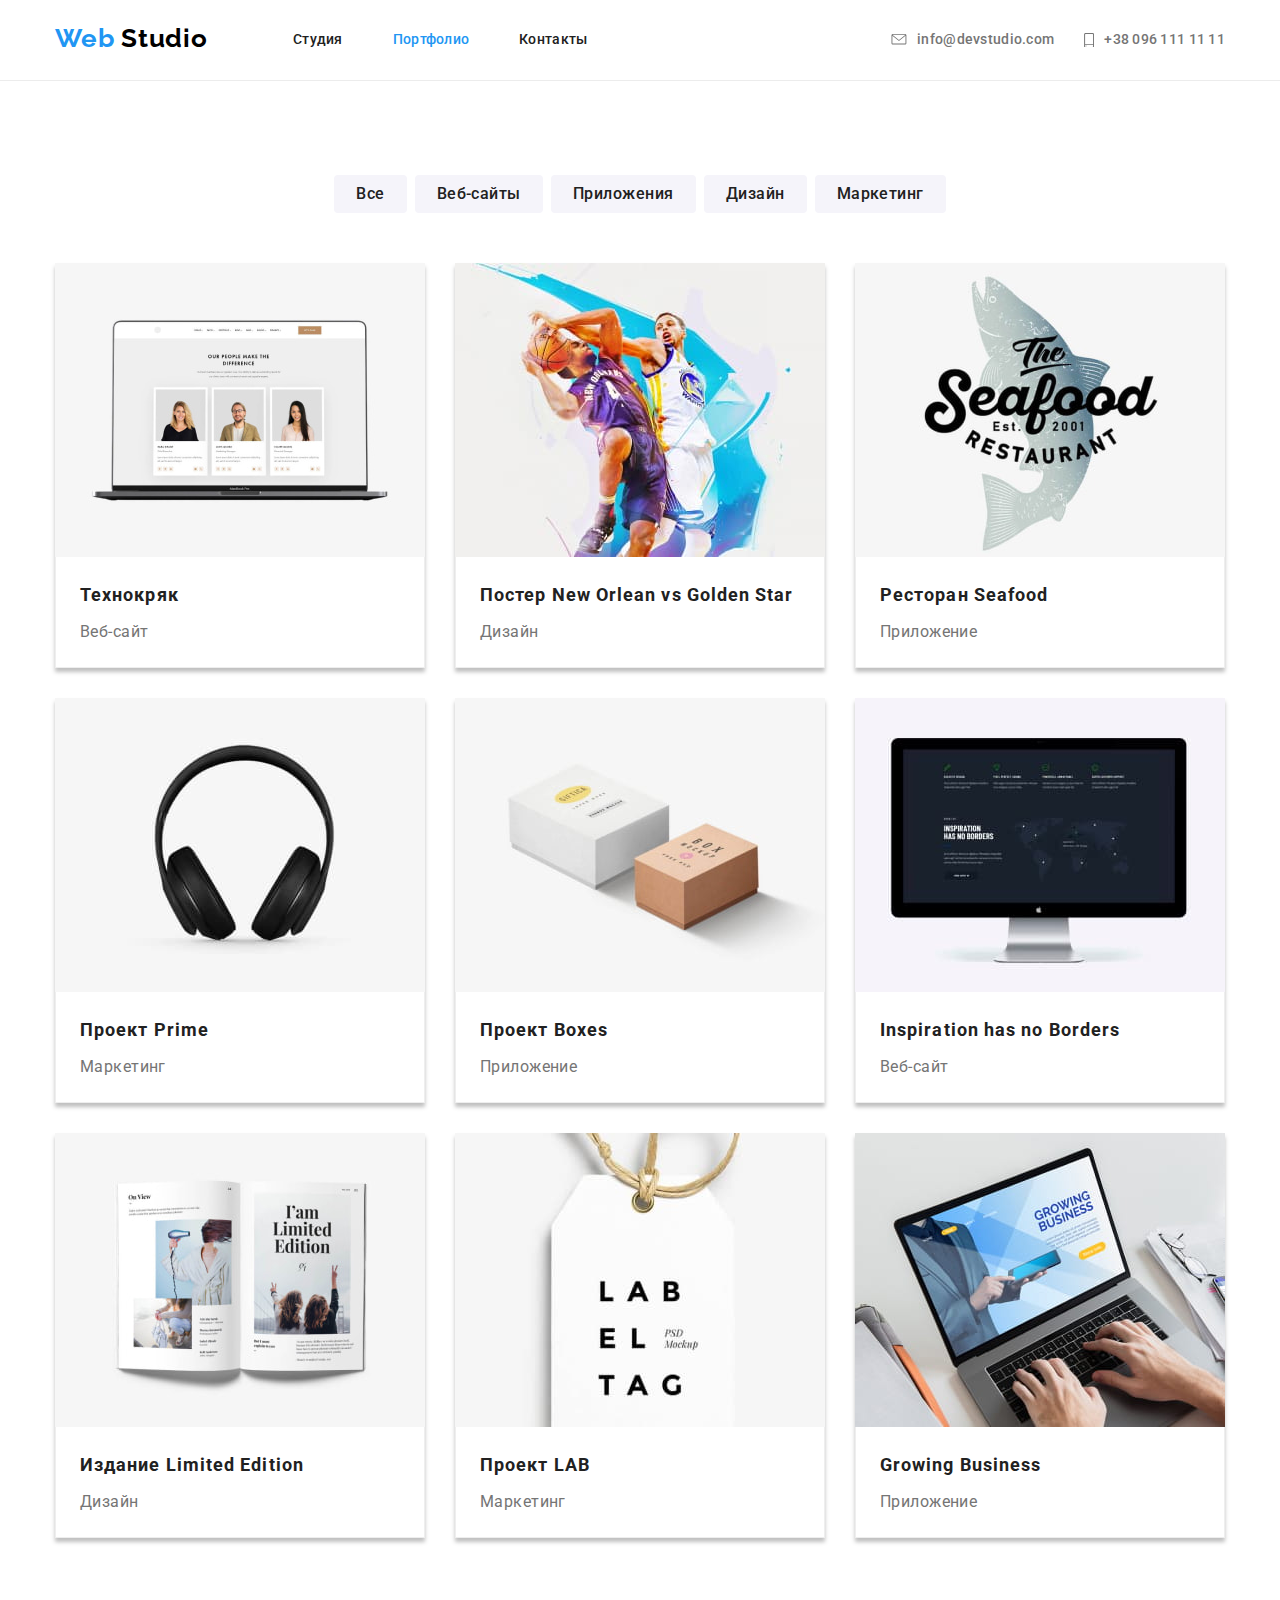
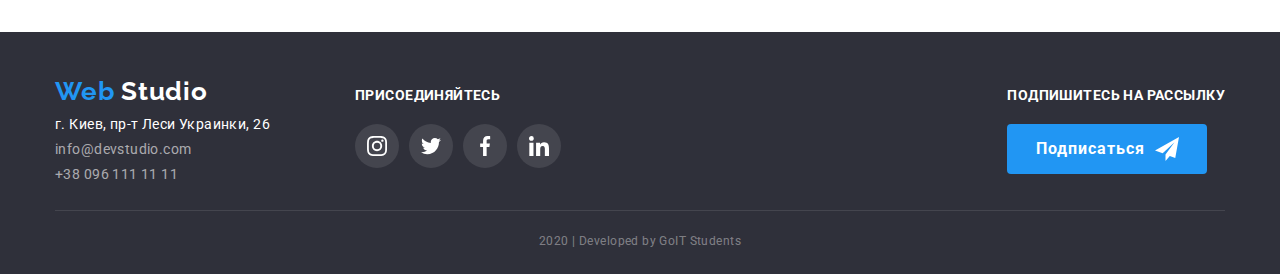
==== portfolio.html @ 9b477a86 "исправляет маржин в футере" ====
<!DOCTYPE html>
<html lang="ru">
  <head>
    <meta charset="UTF-8" />
    <meta name="viewport" content="width=device-width, initial-scale=1.0" />
    <title>Портфолио</title>
    <link
      href="https://fonts.googleapis.com/css2?family=Raleway:wght@700&family=Roboto:wght@400;500;700;900&display=swap"
      rel="stylesheet"
    />
    <link
      rel="stylesheet"
      href="https://cdnjs.cloudflare.com/ajax/libs/modern-normalize/0.6.0/modern-normalize.min.css"
    />
    <link rel="stylesheet" href="./css/styles.css" />
  </head>

  <body>
    <!-- Шапка страницы -->
    <header class="page-header">
      <div class="container">
        <nav class="site-nav">
          <a href="./index.html" class="logo site-nav__logo"
            >Web <span class="logo__text">Studio</span></a
          >
          <ul class="nav-list list">
            <li class="nav-list__item">
              <a href="./index.html" class="link nav-list__link">Студия</a>
            </li>
            <li class="nav-list__item">
              <a
                href="./portfolio.html"
                class="link nav-list__link nav-list__link_current"
                >Портфолио</a
              >
            </li>
            <li class="nav-list__item">
              <a href="" class="link nav-list__link">Контакты</a>
            </li>
          </ul>
        </nav>
        <ul class="contacts-list list">
          <li class="contacts-list__item">
            <a
              href="mailto:info@devstudio.com"
              class="contacts-list__link link"
              aria-label="Написать на электорнную почту info@devstudio.com"
              ><svg class="contacts-icon" width="16" height="11.2">
                <use href="./images/symbol-defs.svg#envelope"></use></svg
              >info@devstudio.com</a
            >
          </li>
          <li class="contacts-list__item">
            <a
              href="tel:+380961111111"
              class="contacts-list__link link"
              aria-label="Позвонить по номеру +380961111111"
              ><svg class="contacts-icon" width="10" height="14.94">
                <use href="./images/symbol-defs.svg#smartphone"></use>
              </svg>
              +38 096 111 11 11</a
            >
          </li>
        </ul>
      </div>
    </header>
    <main>
      <section class="section">
        <h1 class="section__title visually-hidden">Портфолио</h1>
        <div class="filter container">
          <button type="button" class="filter__item">Все</button>
          <button type="button" class="filter__item">Веб-сайты</button>
          <button type="button" class="filter__item">Приложения</button>
          <button type="button" class="filter__item">Дизайн</button>
          <button type="button" class="filter__item">Маркетинг</button>
        </div>

        <ul class="works list container">
          <li class="works-card">
            <a href="" class="works-card__link link">
              <img
                src="./images/projects/tehnokryak.jpg"
                alt="Страница сайта"
                width="370"
                height="294"
              />
              <div class="works-card__content">
                <h2 class="works-card__title title">Технокряк</h2>
                <p class="works-card__category">Веб-сайт</p>
              </div>
              <p class="works-card__desc visually-hidden">
                Технокряк это современная площадка распространения коронавируса.
                Компании используют эту платформу для цифрового шпионажа и атак
                на защищённые сервера конкурентов.
              </p>
            </a>
          </li>
          <li class="works-card">
            <a href="" class="link">
              <img
                src="./images/projects/new-orlean.jpg"
                alt="Постер с баскетболистами"
                width="370"
                height="294"
              />
              <div class="works-card__content">
                <h2 class="works-card__title title">
                  Постер New Orlean vs Golden Star
                </h2>
                <p class="works-card__category">Дизайн</p>
              </div>
              <p class="works-card__desc visually-hidden">
                Технокряк это современная площадка распространения коронавируса.
                Компании используют эту платформу для цифрового шпионажа и атак
                на защищённые сервера конкурентов.
              </p>
            </a>
          </li>
          <li class="works-card">
            <a href="" class="works-card__link link">
              <img
                src="./images/projects/seafood.jpg"
                alt="Логотип ресторана"
                width="370"
                height="294"
              />
              <div class="works-card__content">
                <h2 class="works-card__title title">Ресторан Seafood</h2>
                <p class="works-card__category">Приложение</p>
              </div>
              <p class="works-card__desc visually-hidden">
                Технокряк это современная площадка распространения коронавируса.
                Компании используют эту платформу для цифрового шпионажа и атак
                на защищённые сервера конкурентов.
              </p>
            </a>
          </li>
          <li class="works-card">
            <a href="" class="works-card__link link">
              <img
                src="./images/projects/prime.jpg"
                alt="Наушники"
                width="370"
                height="294"
              />
              <div class="works-card__content">
                <h2 class="works-card__title title">Проект Prime</h2>
                <p class="works-card__category">Маркетинг</p>
              </div>
              <p class="works-card__desc visually-hidden">
                Технокряк это современная площадка распространения коронавируса.
                Компании используют эту платформу для цифрового шпионажа и атак
                на защищённые сервера конкурентов.
              </p>
            </a>
          </li>
          <li class="works-card">
            <a href="" class="works-card__link link">
              <img
                src="./images/projects/boxes.jpg"
                alt="Коробки"
                width="370"
                height="294"
              />
              <div class="works-card__content">
                <h2 class="works-card__title title">Проект Boxes</h2>
                <p class="works-card__category">Приложение</p>
              </div>
              <p class="works-card__desc visually-hidden">
                Технокряк это современная площадка распространения коронавируса.
                Компании используют эту платформу для цифрового шпионажа и атак
                на защищённые сервера конкурентов.
              </p>
            </a>
          </li>
          <li class="works-card">
            <a href="" class="works-card__link link">
              <img
                src="./images/projects/inspiration.jpg"
                alt="Монитор"
                width="370"
                height="294"
              />
              <div class="works-card__content">
                <h2 class="works-card__title title">
                  Inspiration has no Borders
                </h2>
                <p class="works-card__category">Веб-сайт</p>
              </div>
              <p class="works-card__desc visually-hidden">
                Технокряк это современная площадка распространения коронавируса.
                Компании используют эту платформу для цифрового шпионажа и атак
                на защищённые сервера конкурентов.
              </p>
            </a>
          </li>
          <li class="works-card">
            <a href="" class="works-card__link link">
              <img
                src="./images/projects/limited-edition.jpg"
                alt="Журнал"
                width="370"
                height="294"
              />
              <div class="works-card__content">
                <h2 class="works-card__title title">Издание Limited Edition</h2>
                <p class="works-card__category">Дизайн</p>
              </div>
              <p class="works-card__desc visually-hidden">
                Технокряк это современная площадка распространения коронавируса.
                Компании используют эту платформу для цифрового шпионажа и атак
                на защищённые сервера конкурентов.
              </p>
            </a>
          </li>
          <li class="works-card">
            <a href="" class="works-card__link link">
              <img
                src="./images/projects/lab.jpg"
                alt="Бирка"
                width="370"
                height="294"
              />
              <div class="works-card__content">
                <h2 class="works-card__title title">Проект LAB</h2>
                <p class="works-card__category">Маркетинг</p>
              </div>
              <p class="works-card__desc visually-hidden">
                Технокряк это современная площадка распространения коронавируса.
                Компании используют эту платформу для цифрового шпионажа и атак
                на защищённые сервера конкурентов.
              </p>
            </a>
          </li>
          <li class="works-card">
            <a href="" class="works-card__link link">
              <img
                src="./images/projects/growing-business.jpg"
                alt="Ноутбук"
                width="370"
                height="294"
              />
              <div class="works-card__content">
                <h2 class="works-card__title title">Growing Business</h2>
                <p class="works-card__category">Приложение</p>
              </div>
              <p class="works-card__desc visually-hidden">
                Технокряк это современная площадка распространения коронавируса.
                Компании используют эту платформу для цифрового шпионажа и атак
                на защищённые сервера конкурентов.
              </p>
            </a>
          </li>
        </ul>
      </section>
    </main>
    <!-- Футер -->
    <footer class="footer">
      <div class="container footer-container">
        <address class="address-block">
          <a href="./index.html" class="logo"
            >Web <span class="logo__text_inverse">Studio</span></a
          >
          <p class="address">г. Киев, пр-т Леси Украинки, 26</p>
          <ul class="footer-contacts list">
            <li class="footer-contacts__item">
              <a
                href="mailto:info@devstudio.com"
                class="footer-contacts__link link"
                >info@devstudio.com</a
              >
            </li>
            <li class="footer-contacts__item">
              <a href="tel:+380961111111" class="footer-contacts__link link"
                >+38 096 111 11 11</a
              >
            </li>
          </ul>
        </address>
        <div class="socials-block">
          <!-- Призыв -->
          <b class="subscribe">присоединяйтесь</b>
          <ul class="socials list footer-socials">
            <li class="socials__item">
              <a
                href=""
                aria-label="ссылка на Instagram"
                class="socials__link link footer-socials__link"
                ><svg class="socials-icon" width="20" height="20">
                  <use href="./images/symbol-defs.svg#instagram"></use></svg
              ></a>
            </li>
            <li class="socials__item">
              <a
                href=""
                aria-label="ссылка на Twitter"
                class="socials__link link footer-socials__link"
                ><svg class="socials-icon" width="20" height="20">
                  <use href="./images/symbol-defs.svg#twitter"></use></svg
              ></a>
            </li>
            <li class="socials__item">
              <a
                href=""
                aria-label="ссылка на Facebook"
                class="socials__link link footer-socials__link"
                ><svg class="socials-icon" width="20" height="20">
                  <use href="./images/symbol-defs.svg#facebook"></use></svg
              ></a>
            </li>
            <li class="socials__item">
              <a
                href=""
                aria-label="ссылка на LinkedIn"
                class="socials__link link footer-socials__link"
                ><svg class="socials-icon" width="20" height="20">
                  <use href="./images/symbol-defs.svg#linkedin"></use></svg
              ></a>
            </li>
          </ul>
        </div>
        <div class="subscribe-block">
          <!-- Призыв -->
          <b class="subscribe">Подпишитесь на рассылку</b>
          <!-- Форма подписки (пока не размечаем) -->
          <button type="button" class="button subscribe__button">
            Подписаться
            <svg class="send-icon" width="24" height="24">
              <use href="./images/symbol-defs.svg#send"></use>
            </svg>
          </button>
        </div>
      </div>
      <p lang="en" class="copyright">2020 | Developed by GoIT Students</p>
    </footer>
  </body>
</html>
---- css/styles.css ----
/* Нормализация по задаче от ментора*/
html {
  box-sizing: border-box;
}

*,
*::before,
*::after {
  box-sizing: inherit;
}

img {
  display: block;
  max-width: 100%;
  height: auto;
}

p {
  margin-top: 0;
  margin-bottom: 0;
}

address {
  font-style: normal;
}

/* основной цвет текста #757575; */
/* цвет текста заголовков #212121; */
/* белый #ffffff; */
/* цвет для ховера - акцент#2196f3; */
/* вторичный цвет фона #f5f4fa; */
/* цвет фона футера #2F303A; */
/* вторичный цвет текста футера rgba(255, 255, 255, 0.6); */
/* дополнительный цвет фона элементов rgba(47, 48, 58, 0.8);*/

:root {
  --primary-text-color: #757575;
  --title-text-color: #212121;
  --accent-color: #2196f3;
  --primary-white-color: #ffffff;
  --secondary-bg-color: #f5f4fa;
  --footer-bg-color: #2f303a;
  --border-icon-color: #afb1b8;
}

body {
  margin: 0;
  background-color: var(--primary-white-color);
  color: var(--primary-text-color);

  font-family: Roboto, sans-serif;
  letter-spacing: 0.03em;
  font-size: 14px;
}

/* сбрасываю стили спискам, заголовкам и ссылкам*/
.list {
  padding: 0;
  margin: 0;
  list-style: none;
}

.link {
  text-decoration: none;
}

h1,
h2,
h3,
h4,
h5,
h6 {
  margin: 0;
  padding: 0;
}

/* Задаю параметры для спрятанных элементов*/
.visually-hidden {
  position: absolute;
  width: 1px;
  height: 1px;
  margin: -1px;
  border: 0;
  padding: 0;
  clip: rect(0 0 0 0);
  overflow: hidden;
}
/*Задаю всем заголовкам цвет*/
.title {
  color: var(--title-text-color);
}

/* Logo */
.logo {
  display: block;
  width: 153px;
  height: 31px;

  color: var(--accent-color);

  font-family: Raleway, sans-serif;
  font-weight: 700;
  font-size: 26px;
  letter-spacing: 0.03em;
  text-decoration: none;
}

.logo__text {
  color: #000000;
}

.logo__text_inverse {
  color: var(--primary-white-color);
}

/* Header */
.page-header {
  border-bottom: 1px solid #ececec;
}

.container {
  display: flex;
  width: 1200px;
  padding-left: 15px;
  padding-right: 15px;
  margin-left: auto;
  margin-right: auto;
}

.site-nav,
.nav-list,
.contacts-list {
  display: flex;
  align-items: center;
}

.site-nav__logo {
  margin-right: 85px;
}

.nav-list__item:not(:last-child) {
  margin-right: 50px;
}

.nav-list__link,
.contacts-list__link {
  display: block;
  padding-bottom: 32px;
  padding-top: 32px;

  font-weight: 500;
  font-size: 14px;
  line-height: 1.14;
  letter-spacing: 0.02em;
}

.nav-list__link {
  color: var(--title-text-color);
}

.nav-list__link:hover,
.nav-list__link:focus,
.contacts-list__link:hover,
.contacts-list__link:focus {
  color: var(--accent-color);
}

.nav-list__link_current {
  color: var(--accent-color);
}

.contacts-list {
  margin-left: auto;
}

.contacts-list__item:not(:last-child) {
  margin-right: 30px;
}

.contacts-list__link {
  display: flex;
  align-items: center;

  color: var(--primary-text-color);
}

.contacts-icon {
  margin-right: 10px;

  fill: currentColor;
}

/* Hero */
.hero {
  height: 600px;
  max-width: 1600px;
  margin-left: auto;
  margin-right: auto;
  padding-top: 200px;
  padding-bottom: 200px;

  background-color: var(--footer-bg-color);
  background-image: linear-gradient(
      rgba(47, 48, 58, 0.8),
      rgba(47, 48, 58, 0.8)
    ),
    url(../images/hero-bg.jpg);
  background-repeat: no-repeat;
  background-position: center;
}

.hero__title {
  width: 696px;
  height: 120px;
  margin-left: auto;
  margin-right: auto;
  margin-bottom: 30px;

  color: var(--primary-white-color);

  font-weight: 900;
  font-size: 44px;
  line-height: 1.36;
  text-align: center;
  letter-spacing: 0.06em;
  text-transform: uppercase;
}

.button {
  width: 200px;
  height: 50px;
  border: 0;
  border-radius: 4px;

  cursor: pointer;

  background-color: var(--accent-color);
  color: var(--primary-white-color);

  font-size: 16px;
  font-weight: 700;
  line-height: 1.87;
  text-align: center;
  letter-spacing: 0.06em;
}

.hero__button {
  display: block;
  margin-left: auto;
  margin-right: auto;
  padding-top: 10px;
  padding-bottom: 10px;
}

/* Секции основного контента*/
.section {
  padding-top: 94px;
  padding-bottom: 94px;
}

.list.container {
  justify-content: space-between;
}

/* Features - спрячем пока полностью заголовок секции */

.features-list__item {
  display: flex;
  flex-direction: column;
  width: 270px;
}

.features {
  padding-bottom: 0;
}

.features-list__title {
  margin-bottom: 10px;

  font-weight: 700;
  font-size: 14px;
  line-height: 1.14;
  text-transform: uppercase;
}

.features-list__text {
  font-size: 14px;
  line-height: 1.71;
}

/* Декорируем список Features иконками*/
.features-list__icon {
  margin-bottom: 30px;

  padding-top: 25px;
  padding-bottom: 25px;
  padding-left: 100px;
  padding-right: 100px;

  border-radius: 4px;

  background-color: var(--secondary-bg-color);
}

/* .features-list__item::before {
  content: "";
  height: 120px;
  border-radius: 4px;
  margin-bottom: 30px;

  background-color: var(--secondary-bg-color);
  background-repeat: no-repeat;
  background-position: center;
} */

/* .antenna::before {
  background-image: url(../images/svg-icons/antenna.svg);
}

.clock::before {
  background-image: url(../images/svg-icons/clock.svg);
}
.diagram::before {
  background-image: url(../images/svg-icons/diagram.svg);
}
.astronaut::before {
  background-image: url(../images/svg-icons/astronaut.svg);
} */

/* Benefits */

.section__title {
  margin-bottom: 50px;

  font-size: 36px;
  font-weight: 700;
  line-height: 1.17;
  text-align: center;
}

/* Позже сделаем эффект накладывания текста с фоном поверх картинки*/
.benefits-list__title {
  height: 70px;
  display: flex;
  align-items: center;
  justify-content: center;

  color: var(--primary-white-color);
  background-color: rgba(47, 48, 58, 0.8);

  font-size: 14px;
  line-height: 1.14;
  text-align: center;
  text-transform: uppercase;
}

/*Команда*/

.team {
  background-color: var(--secondary-bg-color);
}

.team-list__item {
  padding-bottom: 24px;
  border-bottom-left-radius: 4px;
  border-bottom-right-radius: 4px;

  background-color: var(--primary-white-color);
  box-shadow: 0px 4px 4px rgba(0, 0, 0, 0.25);
}

.photo {
  margin-bottom: 30px;
}

.name,
.pos {
  font-size: 16px;
  text-align: center;
}

.name {
  margin-bottom: 10px;
  font-weight: 500;
}

.pos {
  margin-top: 0;
  margin-bottom: 16px;
}

.socials__link {
  display: flex;
  align-items: center;
  justify-content: center;

  width: 44px;
  height: 44px;
  border-radius: 50%;

  color: var(--border-icon-color);
}

.socials__link:hover,
.socials__link:focus {
  color: var(--primary-white-color);
  background-color: var(--accent-color);
}

.socials {
  display: flex;
  justify-content: center;
}

.socials__item:not(:last-child) {
  margin-right: 10px;
}

/* Размечаем иконки соц-сетей */
.socials-icon {
  fill: currentColor;
}

/* Clients*/

.clients-list__link {
  display: flex;
  align-items: center;
  justify-content: center;

  width: 170px;
  height: 90px;

  border: 1px solid var(--border-icon-color);
  border-radius: 4px;

  color: var(--border-icon-color);
}

.clients-list__logo {
  fill: currentColor;
}

.clients-list__link:hover,
.clients-list__link:focus {
  color: var(--accent-color);
  border: 1px solid var(--accent-color);
}

/* Footer */

.footer {
  padding-top: 45px;

  background-color: var(--footer-bg-color);
}
.footer-container {
  align-items: baseline;

  margin-bottom: 28px;
}

.address-block {
  margin-right: 85px;
}

.subscribe-block {
  margin-left: auto;
}

.address {
  margin-top: 8px;
  margin-bottom: 9px;

  color: var(--primary-white-color);

  font-weight: 400;
}

.footer-contacts__link {
  color: rgba(255, 255, 255, 0.6);
}

.footer-contacts__item:not(:last-child) {
  margin-bottom: 9px;
}

.subscribe {
  display: block;
  margin-bottom: 20px;

  color: var(--primary-white-color);

  line-height: 1.14;
  text-transform: uppercase;
}

.footer-socials__link {
  color: var(--primary-white-color);
  background-color: rgba(255, 255, 255, 0.1);
}

.subscribe__button {
  display: flex;
  justify-content: center;
  align-items: center;
}

.send-icon {
  margin-left: 10px;
  fill: currentColor;
}

.copyright {
  width: 1170px;
  margin-right: auto;
  margin-left: auto;
  padding-top: 18px;
  padding-bottom: 21px;
  border-top: 1px solid rgba(255, 255, 255, 0.1);

  color: rgba(255, 255, 255, 0.4);

  font-size: 12px;
  line-height: 2;
  text-align: center;
}

/*Portfolio*/
.filter {
  margin-bottom: 50px;
  justify-content: center;
}

.filter__item {
  padding: 6px 22px;
  border: 0;
  border-radius: 4px;

  background-color: var(--secondary-bg-color);
  color: var(--title-text-color);

  font-family: Roboto, sans-serif;
  font-weight: 500;
  font-size: 16px;
  line-height: 1.62;
  letter-spacing: 0.03em;
  text-align: center;
}

.filter__item:hover,
.filter__item:focus {
  background-color: var(--accent-color);
  color: var(--primary-white-color);
  cursor: pointer;
}

.filter__item:not(:last-child) {
  margin-right: 8px;
}

/* Оформление списка карточек*/

.works {
  flex-wrap: wrap;
}

.works-card {
  box-shadow: 0px 4px 4px rgba(0, 0, 0, 0.25);
}

.works-card:nth-child(n + 4) {
  margin-top: 30px;
}

.works-card__content {
  padding-top: 20px;
  padding-bottom: 20px;
  padding-right: 24px;
  padding-left: 24px;

  border-bottom: 1px solid #eeeeee;
  border-left: 1px solid #eeeeee;
  border-right: 1px solid #eeeeee;
}

.works-card__title {
  margin-bottom: 4px;

  font-size: 18px;
  line-height: 2;
  letter-spacing: 0.06em;
}

.works-card__category {
  color: var(--primary-text-color);
  font-size: 16px;
  line-height: 1.87;
}

.works-card__desc {
  display: none;

  background-color: var(--accent-color);
  color: var(--primary-white-color);

  font-size: 18px;
  line-height: 1.56;
}
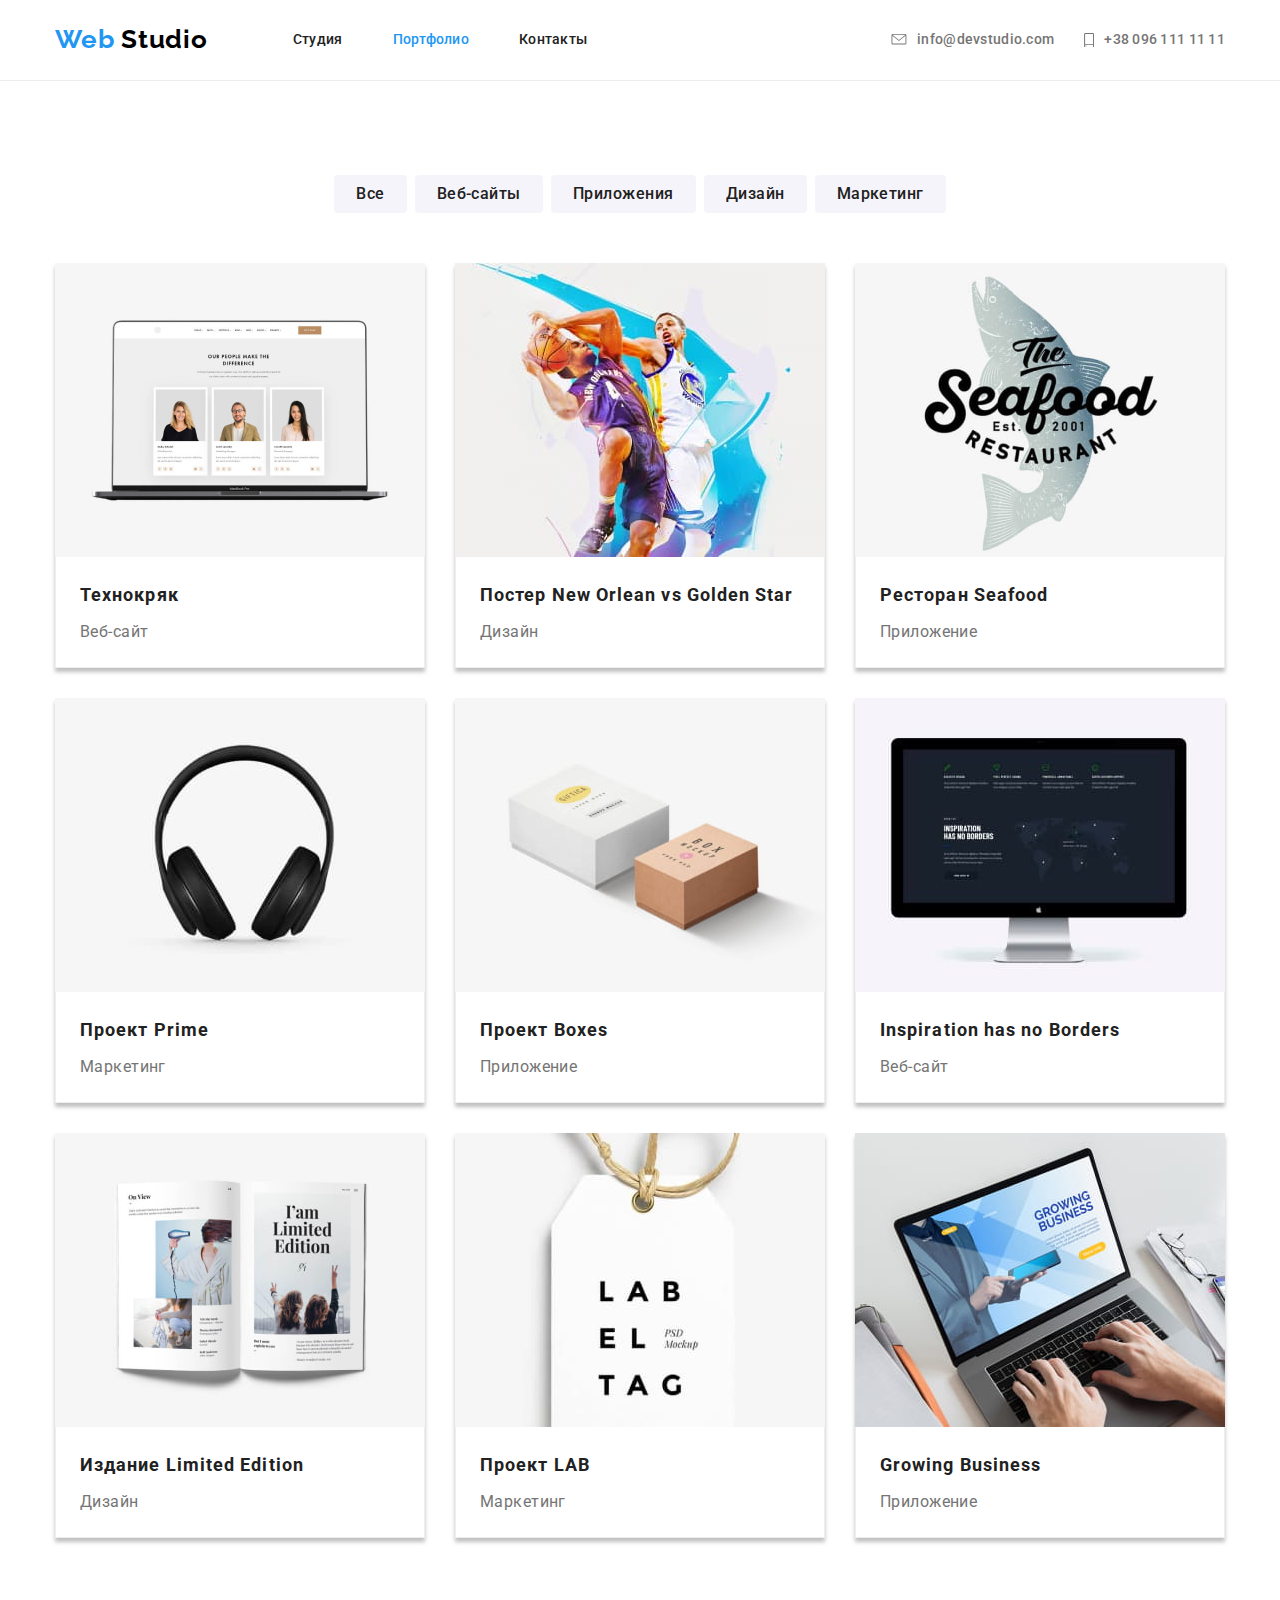
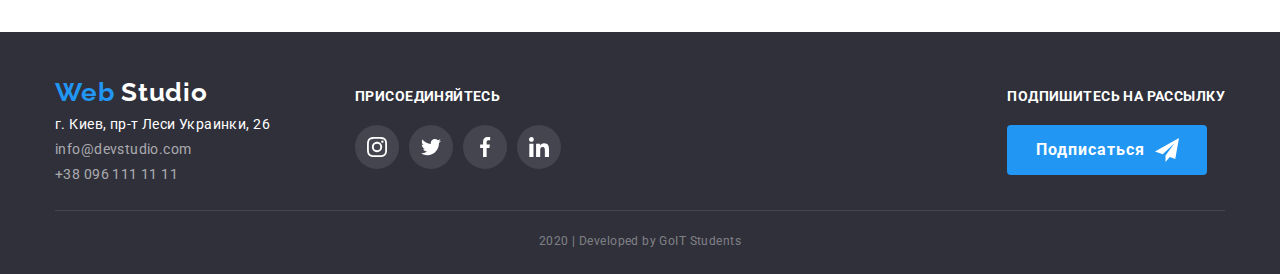
==== commit 485a9eb7: "оборачивает контент секций в див контейнер" ====
--- a/portfolio.html
+++ b/portfolio.html
@@ -18,7 +18,7 @@
   <body>
     <!-- Шапка страницы -->
     <header class="page-header">
-      <div class="container">
+      <div class="container page-header__container">
         <nav class="site-nav">
           <a href="./index.html" class="logo site-nav__logo"
             >Web <span class="logo__text">Studio</span></a
@@ -74,184 +74,188 @@
           <button type="button" class="filter__item">Дизайн</button>
           <button type="button" class="filter__item">Маркетинг</button>
         </div>
-
-        <ul class="works list container">
-          <li class="works-card">
-            <a href="" class="works-card__link link">
-              <img
-                src="./images/projects/tehnokryak.jpg"
-                alt="Страница сайта"
-                width="370"
-                height="294"
-              />
-              <div class="works-card__content">
-                <h2 class="works-card__title title">Технокряк</h2>
-                <p class="works-card__category">Веб-сайт</p>
-              </div>
-              <p class="works-card__desc visually-hidden">
-                Технокряк это современная площадка распространения коронавируса.
-                Компании используют эту платформу для цифрового шпионажа и атак
-                на защищённые сервера конкурентов.
-              </p>
-            </a>
-          </li>
-          <li class="works-card">
-            <a href="" class="link">
-              <img
-                src="./images/projects/new-orlean.jpg"
-                alt="Постер с баскетболистами"
-                width="370"
-                height="294"
-              />
-              <div class="works-card__content">
-                <h2 class="works-card__title title">
-                  Постер New Orlean vs Golden Star
-                </h2>
-                <p class="works-card__category">Дизайн</p>
-              </div>
-              <p class="works-card__desc visually-hidden">
-                Технокряк это современная площадка распространения коронавируса.
-                Компании используют эту платформу для цифрового шпионажа и атак
-                на защищённые сервера конкурентов.
-              </p>
-            </a>
-          </li>
-          <li class="works-card">
-            <a href="" class="works-card__link link">
-              <img
-                src="./images/projects/seafood.jpg"
-                alt="Логотип ресторана"
-                width="370"
-                height="294"
-              />
-              <div class="works-card__content">
-                <h2 class="works-card__title title">Ресторан Seafood</h2>
-                <p class="works-card__category">Приложение</p>
-              </div>
-              <p class="works-card__desc visually-hidden">
-                Технокряк это современная площадка распространения коронавируса.
-                Компании используют эту платформу для цифрового шпионажа и атак
-                на защищённые сервера конкурентов.
-              </p>
-            </a>
-          </li>
-          <li class="works-card">
-            <a href="" class="works-card__link link">
-              <img
-                src="./images/projects/prime.jpg"
-                alt="Наушники"
-                width="370"
-                height="294"
-              />
-              <div class="works-card__content">
-                <h2 class="works-card__title title">Проект Prime</h2>
-                <p class="works-card__category">Маркетинг</p>
-              </div>
-              <p class="works-card__desc visually-hidden">
-                Технокряк это современная площадка распространения коронавируса.
-                Компании используют эту платформу для цифрового шпионажа и атак
-                на защищённые сервера конкурентов.
-              </p>
-            </a>
-          </li>
-          <li class="works-card">
-            <a href="" class="works-card__link link">
-              <img
-                src="./images/projects/boxes.jpg"
-                alt="Коробки"
-                width="370"
-                height="294"
-              />
-              <div class="works-card__content">
-                <h2 class="works-card__title title">Проект Boxes</h2>
-                <p class="works-card__category">Приложение</p>
-              </div>
-              <p class="works-card__desc visually-hidden">
-                Технокряк это современная площадка распространения коронавируса.
-                Компании используют эту платформу для цифрового шпионажа и атак
-                на защищённые сервера конкурентов.
-              </p>
-            </a>
-          </li>
-          <li class="works-card">
-            <a href="" class="works-card__link link">
-              <img
-                src="./images/projects/inspiration.jpg"
-                alt="Монитор"
-                width="370"
-                height="294"
-              />
-              <div class="works-card__content">
-                <h2 class="works-card__title title">
-                  Inspiration has no Borders
-                </h2>
-                <p class="works-card__category">Веб-сайт</p>
-              </div>
-              <p class="works-card__desc visually-hidden">
-                Технокряк это современная площадка распространения коронавируса.
-                Компании используют эту платформу для цифрового шпионажа и атак
-                на защищённые сервера конкурентов.
-              </p>
-            </a>
-          </li>
-          <li class="works-card">
-            <a href="" class="works-card__link link">
-              <img
-                src="./images/projects/limited-edition.jpg"
-                alt="Журнал"
-                width="370"
-                height="294"
-              />
-              <div class="works-card__content">
-                <h2 class="works-card__title title">Издание Limited Edition</h2>
-                <p class="works-card__category">Дизайн</p>
-              </div>
-              <p class="works-card__desc visually-hidden">
-                Технокряк это современная площадка распространения коронавируса.
-                Компании используют эту платформу для цифрового шпионажа и атак
-                на защищённые сервера конкурентов.
-              </p>
-            </a>
-          </li>
-          <li class="works-card">
-            <a href="" class="works-card__link link">
-              <img
-                src="./images/projects/lab.jpg"
-                alt="Бирка"
-                width="370"
-                height="294"
-              />
-              <div class="works-card__content">
-                <h2 class="works-card__title title">Проект LAB</h2>
-                <p class="works-card__category">Маркетинг</p>
-              </div>
-              <p class="works-card__desc visually-hidden">
-                Технокряк это современная площадка распространения коронавируса.
-                Компании используют эту платформу для цифрового шпионажа и атак
-                на защищённые сервера конкурентов.
-              </p>
-            </a>
-          </li>
-          <li class="works-card">
-            <a href="" class="works-card__link link">
-              <img
-                src="./images/projects/growing-business.jpg"
-                alt="Ноутбук"
-                width="370"
-                height="294"
-              />
-              <div class="works-card__content">
-                <h2 class="works-card__title title">Growing Business</h2>
-                <p class="works-card__category">Приложение</p>
-              </div>
-              <p class="works-card__desc visually-hidden">
-                Технокряк это современная площадка распространения коронавируса.
-                Компании используют эту платформу для цифрового шпионажа и атак
-                на защищённые сервера конкурентов.
-              </p>
-            </a>
-          </li>
-        </ul>
+        <!-- Карточки работ -->
+        <div class="container">
+          <ul class="works list cards">
+            <li class="works-card">
+              <a href="" class="works-card__link link">
+                <img
+                  src="./images/projects/tehnokryak.jpg"
+                  alt="Страница сайта"
+                  width="370"
+                  height="294"
+                />
+                <div class="works-card__content">
+                  <h2 class="works-card__title title">Технокряк</h2>
+                  <p class="works-card__category">Веб-сайт</p>
+                </div>
+                <p class="works-card__desc visually-hidden">
+                  Технокряк это современная площадка распространения
+                  коронавируса. Компании используют эту платформу для цифрового
+                  шпионажа и атак на защищённые сервера конкурентов.
+                </p>
+              </a>
+            </li>
+            <li class="works-card">
+              <a href="" class="link">
+                <img
+                  src="./images/projects/new-orlean.jpg"
+                  alt="Постер с баскетболистами"
+                  width="370"
+                  height="294"
+                />
+                <div class="works-card__content">
+                  <h2 class="works-card__title title">
+                    Постер New Orlean vs Golden Star
+                  </h2>
+                  <p class="works-card__category">Дизайн</p>
+                </div>
+                <p class="works-card__desc visually-hidden">
+                  Технокряк это современная площадка распространения
+                  коронавируса. Компании используют эту платформу для цифрового
+                  шпионажа и атак на защищённые сервера конкурентов.
+                </p>
+              </a>
+            </li>
+            <li class="works-card">
+              <a href="" class="works-card__link link">
+                <img
+                  src="./images/projects/seafood.jpg"
+                  alt="Логотип ресторана"
+                  width="370"
+                  height="294"
+                />
+                <div class="works-card__content">
+                  <h2 class="works-card__title title">Ресторан Seafood</h2>
+                  <p class="works-card__category">Приложение</p>
+                </div>
+                <p class="works-card__desc visually-hidden">
+                  Технокряк это современная площадка распространения
+                  коронавируса. Компании используют эту платформу для цифрового
+                  шпионажа и атак на защищённые сервера конкурентов.
+                </p>
+              </a>
+            </li>
+            <li class="works-card">
+              <a href="" class="works-card__link link">
+                <img
+                  src="./images/projects/prime.jpg"
+                  alt="Наушники"
+                  width="370"
+                  height="294"
+                />
+                <div class="works-card__content">
+                  <h2 class="works-card__title title">Проект Prime</h2>
+                  <p class="works-card__category">Маркетинг</p>
+                </div>
+                <p class="works-card__desc visually-hidden">
+                  Технокряк это современная площадка распространения
+                  коронавируса. Компании используют эту платформу для цифрового
+                  шпионажа и атак на защищённые сервера конкурентов.
+                </p>
+              </a>
+            </li>
+            <li class="works-card">
+              <a href="" class="works-card__link link">
+                <img
+                  src="./images/projects/boxes.jpg"
+                  alt="Коробки"
+                  width="370"
+                  height="294"
+                />
+                <div class="works-card__content">
+                  <h2 class="works-card__title title">Проект Boxes</h2>
+                  <p class="works-card__category">Приложение</p>
+                </div>
+                <p class="works-card__desc visually-hidden">
+                  Технокряк это современная площадка распространения
+                  коронавируса. Компании используют эту платформу для цифрового
+                  шпионажа и атак на защищённые сервера конкурентов.
+                </p>
+              </a>
+            </li>
+            <li class="works-card">
+              <a href="" class="works-card__link link">
+                <img
+                  src="./images/projects/inspiration.jpg"
+                  alt="Монитор"
+                  width="370"
+                  height="294"
+                />
+                <div class="works-card__content">
+                  <h2 class="works-card__title title">
+                    Inspiration has no Borders
+                  </h2>
+                  <p class="works-card__category">Веб-сайт</p>
+                </div>
+                <p class="works-card__desc visually-hidden">
+                  Технокряк это современная площадка распространения
+                  коронавируса. Компании используют эту платформу для цифрового
+                  шпионажа и атак на защищённые сервера конкурентов.
+                </p>
+              </a>
+            </li>
+            <li class="works-card">
+              <a href="" class="works-card__link link">
+                <img
+                  src="./images/projects/limited-edition.jpg"
+                  alt="Журнал"
+                  width="370"
+                  height="294"
+                />
+                <div class="works-card__content">
+                  <h2 class="works-card__title title">
+                    Издание Limited Edition
+                  </h2>
+                  <p class="works-card__category">Дизайн</p>
+                </div>
+                <p class="works-card__desc visually-hidden">
+                  Технокряк это современная площадка распространения
+                  коронавируса. Компании используют эту платформу для цифрового
+                  шпионажа и атак на защищённые сервера конкурентов.
+                </p>
+              </a>
+            </li>
+            <li class="works-card">
+              <a href="" class="works-card__link link">
+                <img
+                  src="./images/projects/lab.jpg"
+                  alt="Бирка"
+                  width="370"
+                  height="294"
+                />
+                <div class="works-card__content">
+                  <h2 class="works-card__title title">Проект LAB</h2>
+                  <p class="works-card__category">Маркетинг</p>
+                </div>
+                <p class="works-card__desc visually-hidden">
+                  Технокряк это современная площадка распространения
+                  коронавируса. Компании используют эту платформу для цифрового
+                  шпионажа и атак на защищённые сервера конкурентов.
+                </p>
+              </a>
+            </li>
+            <li class="works-card">
+              <a href="" class="works-card__link link">
+                <img
+                  src="./images/projects/growing-business.jpg"
+                  alt="Ноутбук"
+                  width="370"
+                  height="294"
+                />
+                <div class="works-card__content">
+                  <h2 class="works-card__title title">Growing Business</h2>
+                  <p class="works-card__category">Приложение</p>
+                </div>
+                <p class="works-card__desc visually-hidden">
+                  Технокряк это современная площадка распространения
+                  коронавируса. Компании используют эту платформу для цифрового
+                  шпионажа и атак на защищённые сервера конкурентов.
+                </p>
+              </a>
+            </li>
+          </ul>
+        </div>
       </section>
     </main>
     <!-- Футер -->
--- a/css/styles.css
+++ b/css/styles.css
@@ -92,9 +92,7 @@
 
 /* Logo */
 .logo {
-  display: block;
-  width: 153px;
-  height: 31px;
+  display: inline-block;
 
   color: var(--accent-color);
 
@@ -102,6 +100,7 @@
   font-weight: 700;
   font-size: 26px;
   letter-spacing: 0.03em;
+  line-height: 1.2;
   text-decoration: none;
 }
 
@@ -119,13 +118,15 @@
 }
 
 .container {
-  display: flex;
   width: 1200px;
   padding-left: 15px;
   padding-right: 15px;
   margin-left: auto;
   margin-right: auto;
 }
+.page-header__container {
+  display: flex;
+}
 
 .site-nav,
 .nav-list,
@@ -144,7 +145,7 @@
 
 .nav-list__link,
 .contacts-list__link {
-  display: block;
+  display: inline-block;
   padding-bottom: 32px;
   padding-top: 32px;
 
@@ -258,7 +259,8 @@
   padding-bottom: 94px;
 }
 
-.list.container {
+.cards {
+  display: flex;
   justify-content: space-between;
 }
 
@@ -455,8 +457,8 @@
   background-color: var(--footer-bg-color);
 }
 .footer-container {
+  display: flex;
   align-items: baseline;
-
   margin-bottom: 28px;
 }
 
@@ -528,8 +530,9 @@
 
 /*Portfolio*/
 .filter {
+  display: flex;
+  justify-content: center;
   margin-bottom: 50px;
-  justify-content: center;
 }
 
 .filter__item {
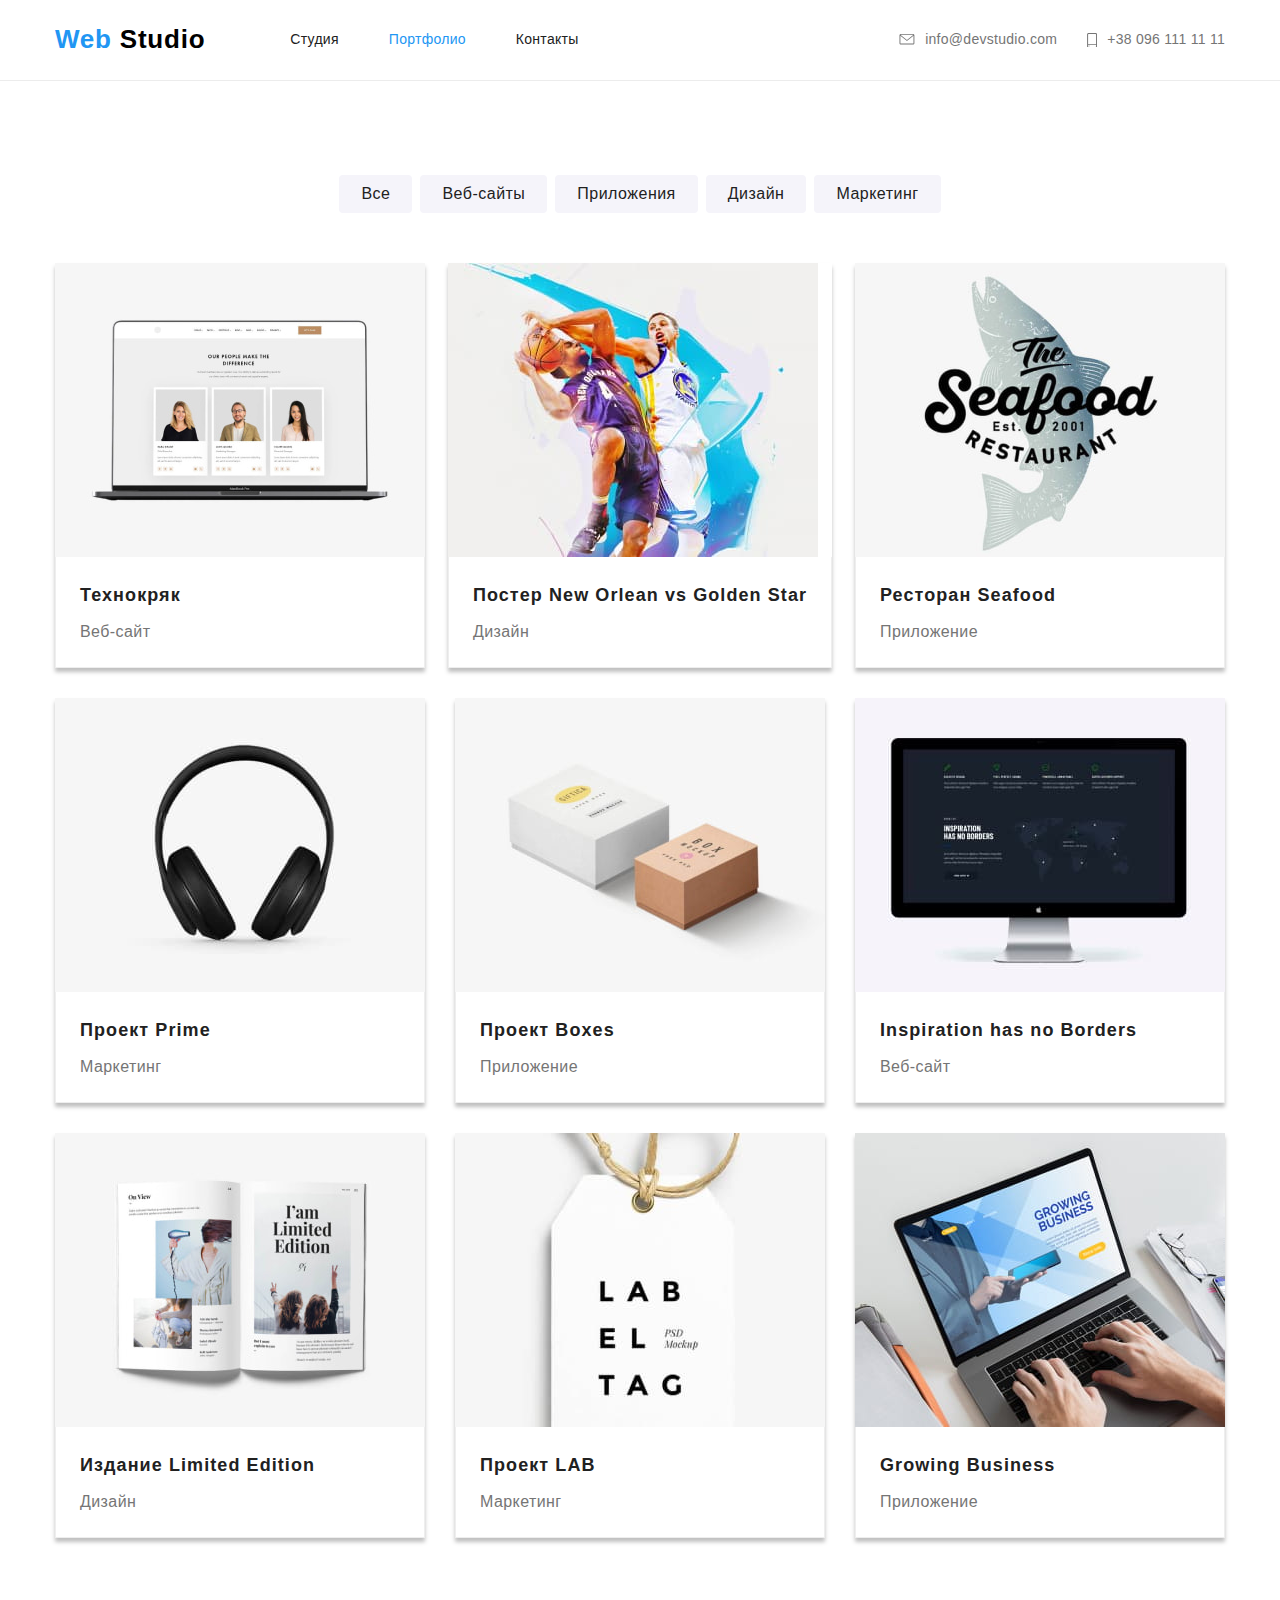
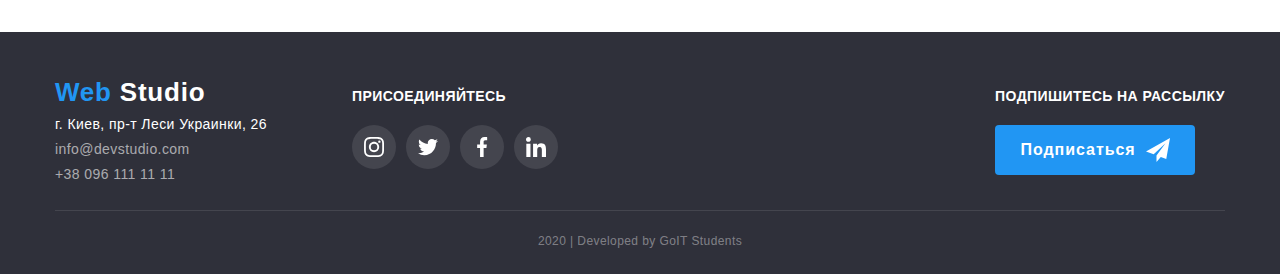
==== commit 3be2f724: "тест убирает шрифт и нормализацию" ====
--- a/portfolio.html
+++ b/portfolio.html
@@ -4,14 +4,7 @@
     <meta charset="UTF-8" />
     <meta name="viewport" content="width=device-width, initial-scale=1.0" />
     <title>Портфолио</title>
-    <link
-      href="https://fonts.googleapis.com/css2?family=Raleway:wght@700&family=Roboto:wght@400;500;700;900&display=swap"
-      rel="stylesheet"
-    />
-    <link
-      rel="stylesheet"
-      href="https://cdnjs.cloudflare.com/ajax/libs/modern-normalize/0.6.0/modern-normalize.min.css"
-    />
+
     <link rel="stylesheet" href="./css/styles.css" />
   </head>
 
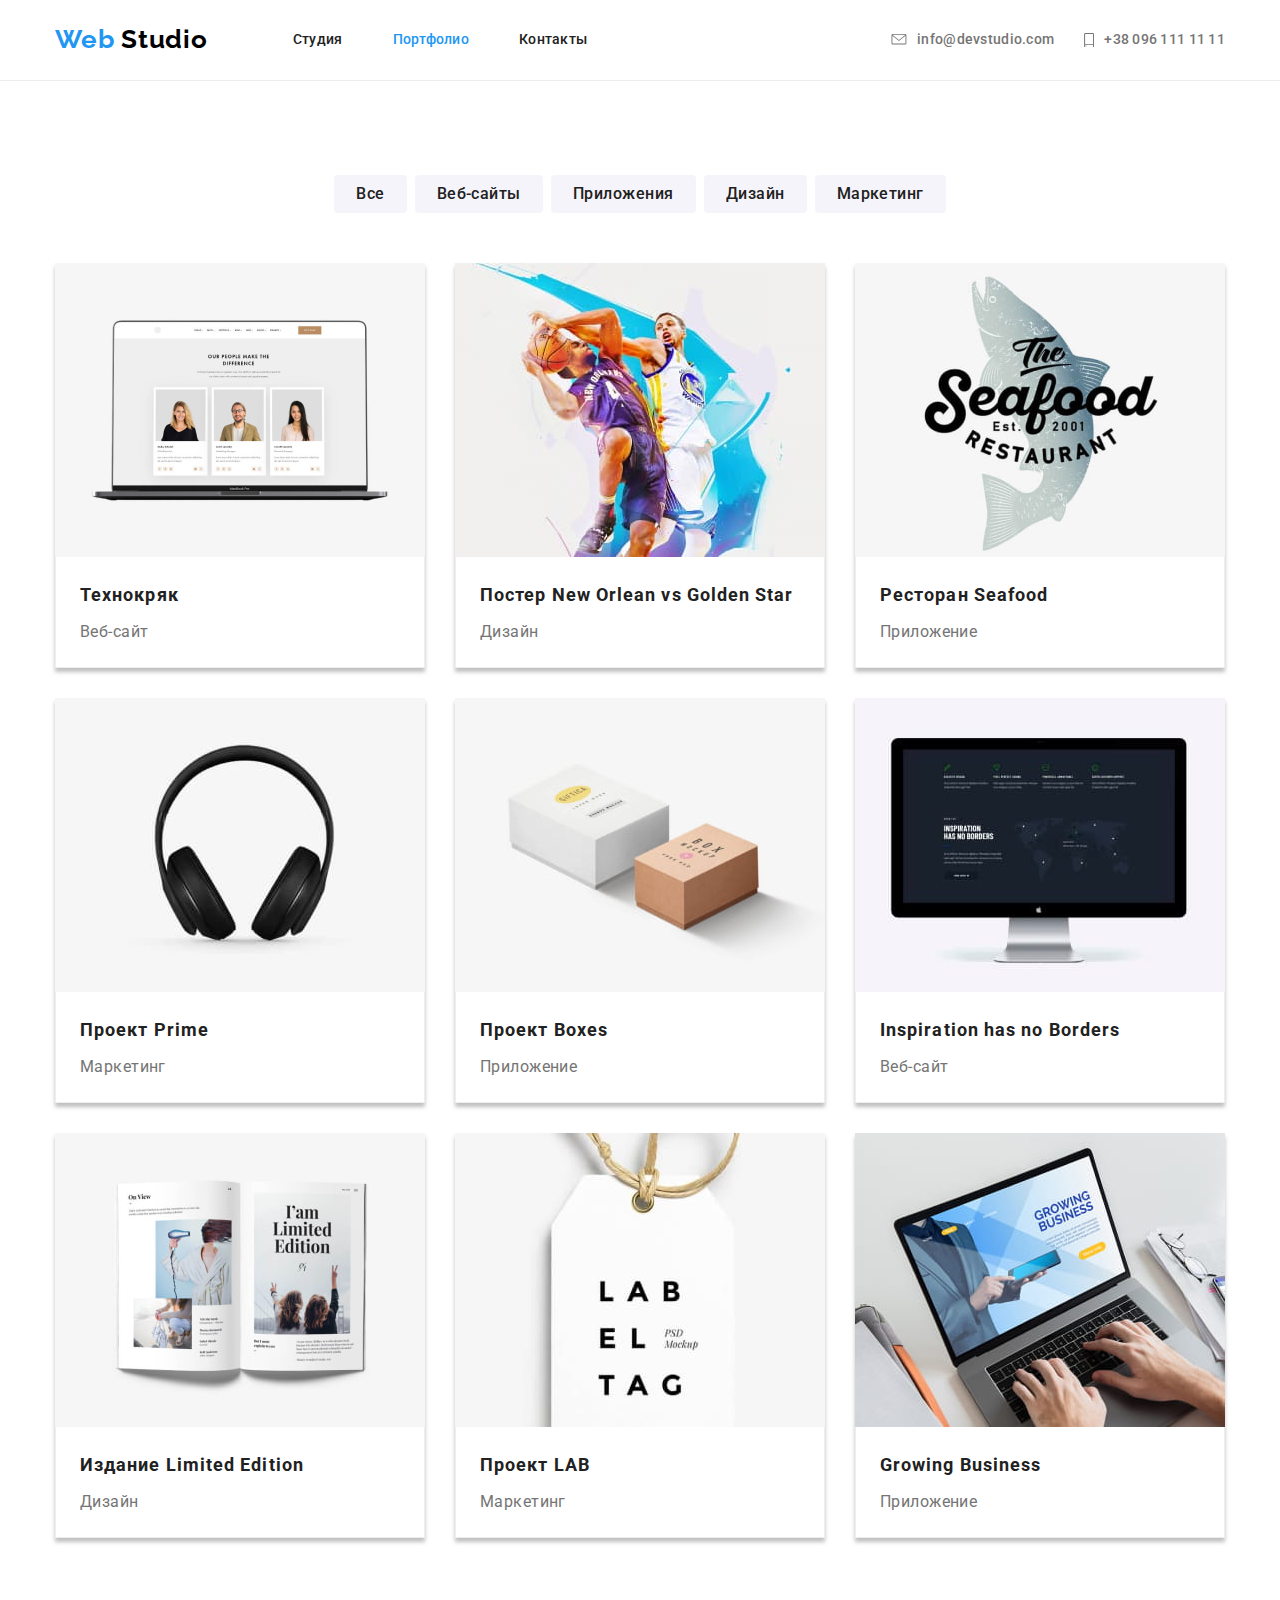
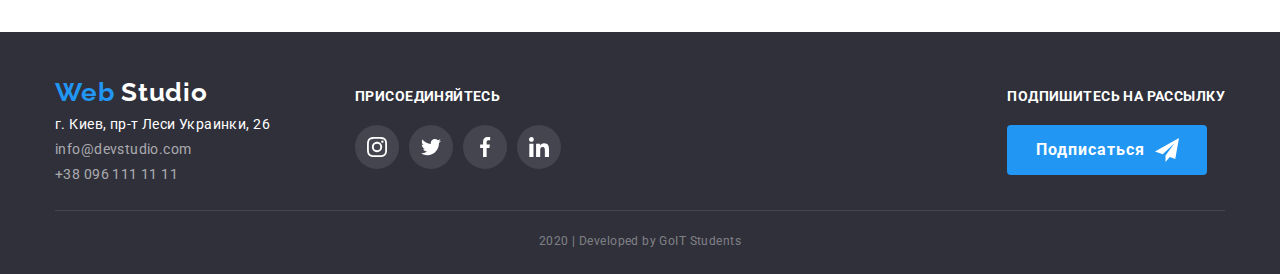
==== commit 5a6f9f9c: "возвращает нормализацию и шрифт" ====
--- a/portfolio.html
+++ b/portfolio.html
@@ -4,7 +4,14 @@
     <meta charset="UTF-8" />
     <meta name="viewport" content="width=device-width, initial-scale=1.0" />
     <title>Портфолио</title>
-
+    <link
+      href="https://fonts.googleapis.com/css2?family=Raleway:wght@700&family=Roboto:wght@400;500;700;900&display=swap"
+      rel="stylesheet"
+    />
+    <link
+      rel="stylesheet"
+      href="https://cdnjs.cloudflare.com/ajax/libs/modern-normalize/0.6.0/modern-normalize.min.css"
+    />
     <link rel="stylesheet" href="./css/styles.css" />
   </head>
 
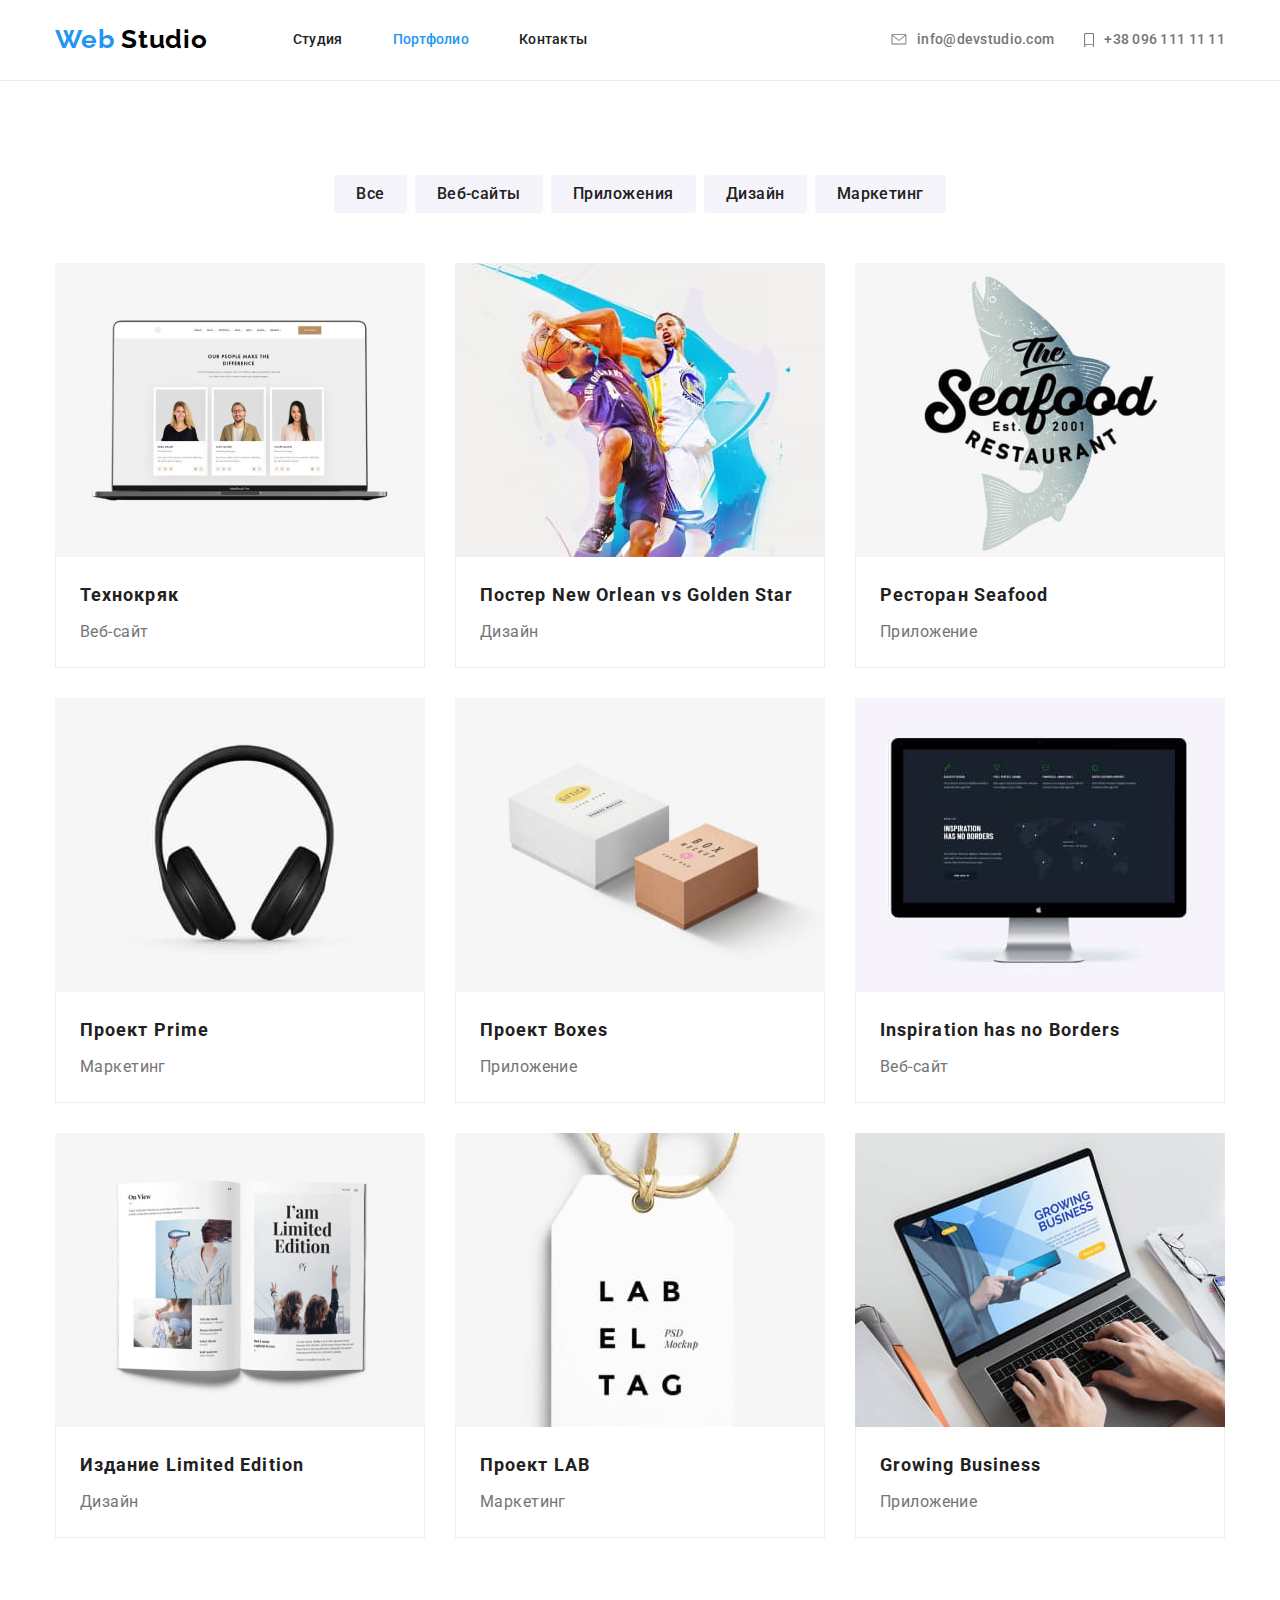
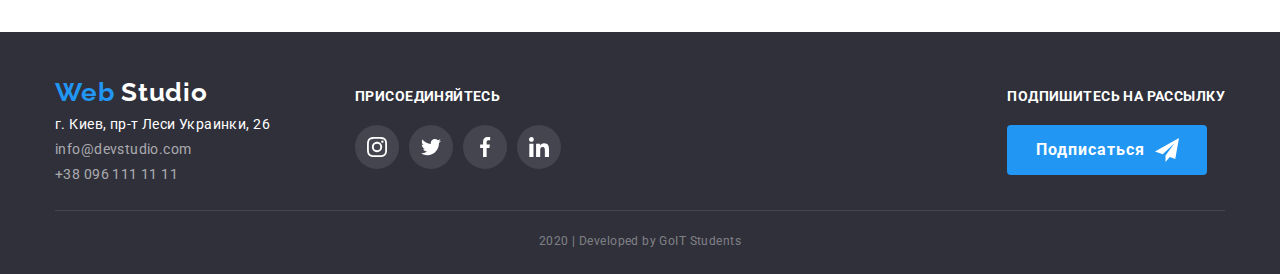
==== commit cd31efed: "обновляет тени и убирает бордер хэдера главной страницы" ====
--- a/portfolio.html
+++ b/portfolio.html
@@ -20,7 +20,7 @@
     <header class="page-header">
       <div class="container page-header__container">
         <nav class="site-nav">
-          <a href="./index.html" class="logo site-nav__logo"
+          <a href="./index.html" class="logo link site-nav__logo"
             >Web <span class="logo__text">Studio</span></a
           >
           <ul class="nav-list list">
@@ -97,7 +97,7 @@
               </a>
             </li>
             <li class="works-card">
-              <a href="" class="link">
+              <a href="" class="works-card__link link">
                 <img
                   src="./images/projects/new-orlean.jpg"
                   alt="Постер с баскетболистами"
@@ -260,82 +260,84 @@
     </main>
     <!-- Футер -->
     <footer class="footer">
-      <div class="container footer-container">
-        <address class="address-block">
-          <a href="./index.html" class="logo"
-            >Web <span class="logo__text_inverse">Studio</span></a
-          >
-          <p class="address">г. Киев, пр-т Леси Украинки, 26</p>
-          <ul class="footer-contacts list">
-            <li class="footer-contacts__item">
-              <a
-                href="mailto:info@devstudio.com"
-                class="footer-contacts__link link"
-                >info@devstudio.com</a
-              >
-            </li>
-            <li class="footer-contacts__item">
-              <a href="tel:+380961111111" class="footer-contacts__link link"
-                >+38 096 111 11 11</a
-              >
-            </li>
-          </ul>
-        </address>
-        <div class="socials-block">
-          <!-- Призыв -->
-          <b class="subscribe">присоединяйтесь</b>
-          <ul class="socials list footer-socials">
-            <li class="socials__item">
-              <a
-                href=""
-                aria-label="ссылка на Instagram"
-                class="socials__link link footer-socials__link"
-                ><svg class="socials-icon" width="20" height="20">
-                  <use href="./images/symbol-defs.svg#instagram"></use></svg
-              ></a>
-            </li>
-            <li class="socials__item">
-              <a
-                href=""
-                aria-label="ссылка на Twitter"
-                class="socials__link link footer-socials__link"
-                ><svg class="socials-icon" width="20" height="20">
-                  <use href="./images/symbol-defs.svg#twitter"></use></svg
-              ></a>
-            </li>
-            <li class="socials__item">
-              <a
-                href=""
-                aria-label="ссылка на Facebook"
-                class="socials__link link footer-socials__link"
-                ><svg class="socials-icon" width="20" height="20">
-                  <use href="./images/symbol-defs.svg#facebook"></use></svg
-              ></a>
-            </li>
-            <li class="socials__item">
-              <a
-                href=""
-                aria-label="ссылка на LinkedIn"
-                class="socials__link link footer-socials__link"
-                ><svg class="socials-icon" width="20" height="20">
-                  <use href="./images/symbol-defs.svg#linkedin"></use></svg
-              ></a>
-            </li>
-          </ul>
+      <div class="container">
+        <div class="footer-container">
+          <address class="address-block">
+            <a href="./index.html" class="logo link"
+              >Web <span class="logo__text_inverse">Studio</span></a
+            >
+            <p class="address">г. Киев, пр-т Леси Украинки, 26</p>
+            <ul class="footer-contacts list">
+              <li class="footer-contacts__item">
+                <a
+                  href="mailto:info@devstudio.com"
+                  class="footer-contacts__link link"
+                  >info@devstudio.com</a
+                >
+              </li>
+              <li class="footer-contacts__item">
+                <a href="tel:+380961111111" class="footer-contacts__link link"
+                  >+38 096 111 11 11</a
+                >
+              </li>
+            </ul>
+          </address>
+          <div class="socials-block">
+            <!-- Призыв -->
+            <b class="subscribe">присоединяйтесь</b>
+            <ul class="socials list footer-socials">
+              <li class="socials__item">
+                <a
+                  href=""
+                  aria-label="ссылка на Instagram"
+                  class="socials__link link footer-socials__link"
+                  ><svg class="socials-icon" width="20" height="20">
+                    <use href="./images/symbol-defs.svg#instagram"></use></svg
+                ></a>
+              </li>
+              <li class="socials__item">
+                <a
+                  href=""
+                  aria-label="ссылка на Twitter"
+                  class="socials__link link footer-socials__link"
+                  ><svg class="socials-icon" width="20" height="20">
+                    <use href="./images/symbol-defs.svg#twitter"></use></svg
+                ></a>
+              </li>
+              <li class="socials__item">
+                <a
+                  href=""
+                  aria-label="ссылка на Facebook"
+                  class="socials__link link footer-socials__link"
+                  ><svg class="socials-icon" width="20" height="20">
+                    <use href="./images/symbol-defs.svg#facebook"></use></svg
+                ></a>
+              </li>
+              <li class="socials__item">
+                <a
+                  href=""
+                  aria-label="ссылка на LinkedIn"
+                  class="socials__link link footer-socials__link"
+                  ><svg class="socials-icon" width="20" height="20">
+                    <use href="./images/symbol-defs.svg#linkedin"></use></svg
+                ></a>
+              </li>
+            </ul>
+          </div>
+          <div class="subscribe-block">
+            <!-- Призыв -->
+            <b class="subscribe">Подпишитесь на рассылку</b>
+            <!-- Форма подписки (пока не размечаем) -->
+            <button type="button" class="button subscribe__button">
+              Подписаться
+              <svg class="send-icon" width="24" height="24">
+                <use href="./images/symbol-defs.svg#send"></use>
+              </svg>
+            </button>
+          </div>
         </div>
-        <div class="subscribe-block">
-          <!-- Призыв -->
-          <b class="subscribe">Подпишитесь на рассылку</b>
-          <!-- Форма подписки (пока не размечаем) -->
-          <button type="button" class="button subscribe__button">
-            Подписаться
-            <svg class="send-icon" width="24" height="24">
-              <use href="./images/symbol-defs.svg#send"></use>
-            </svg>
-          </button>
-        </div>
+        <p lang="en" class="copyright">2020 | Developed by GoIT Students</p>
       </div>
-      <p lang="en" class="copyright">2020 | Developed by GoIT Students</p>
     </footer>
   </body>
 </html>
--- a/css/styles.css
+++ b/css/styles.css
@@ -61,6 +61,7 @@
 }
 
 .link {
+  display: inline-block;
   text-decoration: none;
 }
 
@@ -92,8 +93,6 @@
 
 /* Logo */
 .logo {
-  display: inline-block;
-
   color: var(--accent-color);
 
   font-family: Raleway, sans-serif;
@@ -101,7 +100,6 @@
   font-size: 26px;
   letter-spacing: 0.03em;
   line-height: 1.2;
-  text-decoration: none;
 }
 
 .logo__text {
@@ -116,7 +114,9 @@
 .page-header {
   border-bottom: 1px solid #ececec;
 }
-
+.page-header_main {
+  border-bottom: 1px solid transparent;
+}
 .container {
   width: 1200px;
   padding-left: 15px;
@@ -145,7 +145,6 @@
 
 .nav-list__link,
 .contacts-list__link {
-  display: inline-block;
   padding-bottom: 32px;
   padding-top: 32px;
 
@@ -249,8 +248,6 @@
   display: block;
   margin-left: auto;
   margin-right: auto;
-  padding-top: 10px;
-  padding-bottom: 10px;
 }
 
 /* Секции основного контента*/
@@ -368,7 +365,8 @@
   border-bottom-right-radius: 4px;
 
   background-color: var(--primary-white-color);
-  box-shadow: 0px 4px 4px rgba(0, 0, 0, 0.25);
+  box-shadow: 0px 2px 1px rgba(0, 0, 0, 0.2), 0px 1px 1px rgba(0, 0, 0, 0.14),
+    0px 1px 3px rgba(0, 0, 0, 0.12);
 }
 
 .photo {
@@ -459,7 +457,9 @@
 .footer-container {
   display: flex;
   align-items: baseline;
-  margin-bottom: 28px;
+  padding-bottom: 28px;
+
+  border-bottom: 1px solid rgba(255, 255, 255, 0.1);
 }
 
 .address-block {
@@ -514,12 +514,8 @@
 }
 
 .copyright {
-  width: 1170px;
-  margin-right: auto;
-  margin-left: auto;
   padding-top: 18px;
   padding-bottom: 21px;
-  border-top: 1px solid rgba(255, 255, 255, 0.1);
 
   color: rgba(255, 255, 255, 0.4);
 
@@ -556,6 +552,8 @@
   background-color: var(--accent-color);
   color: var(--primary-white-color);
   cursor: pointer;
+  box-shadow: 0px 2px 2px rgba(0, 0, 0, 0.12), 0px 1px 2px rgba(0, 0, 0, 0.08),
+    0px 3px 1px rgba(0, 0, 0, 0.1);
 }
 
 .filter__item:not(:last-child) {
@@ -568,8 +566,10 @@
   flex-wrap: wrap;
 }
 
-.works-card {
-  box-shadow: 0px 4px 4px rgba(0, 0, 0, 0.25);
+.works-card__link:hover,
+.works-card__link:focus {
+  box-shadow: 1px 4px 6px rgba(0, 0, 0, 0.16), 0px 4px 4px rgba(0, 0, 0, 0.06),
+    0px 1px 1px rgba(0, 0, 0, 0.12);
 }
 
 .works-card:nth-child(n + 4) {
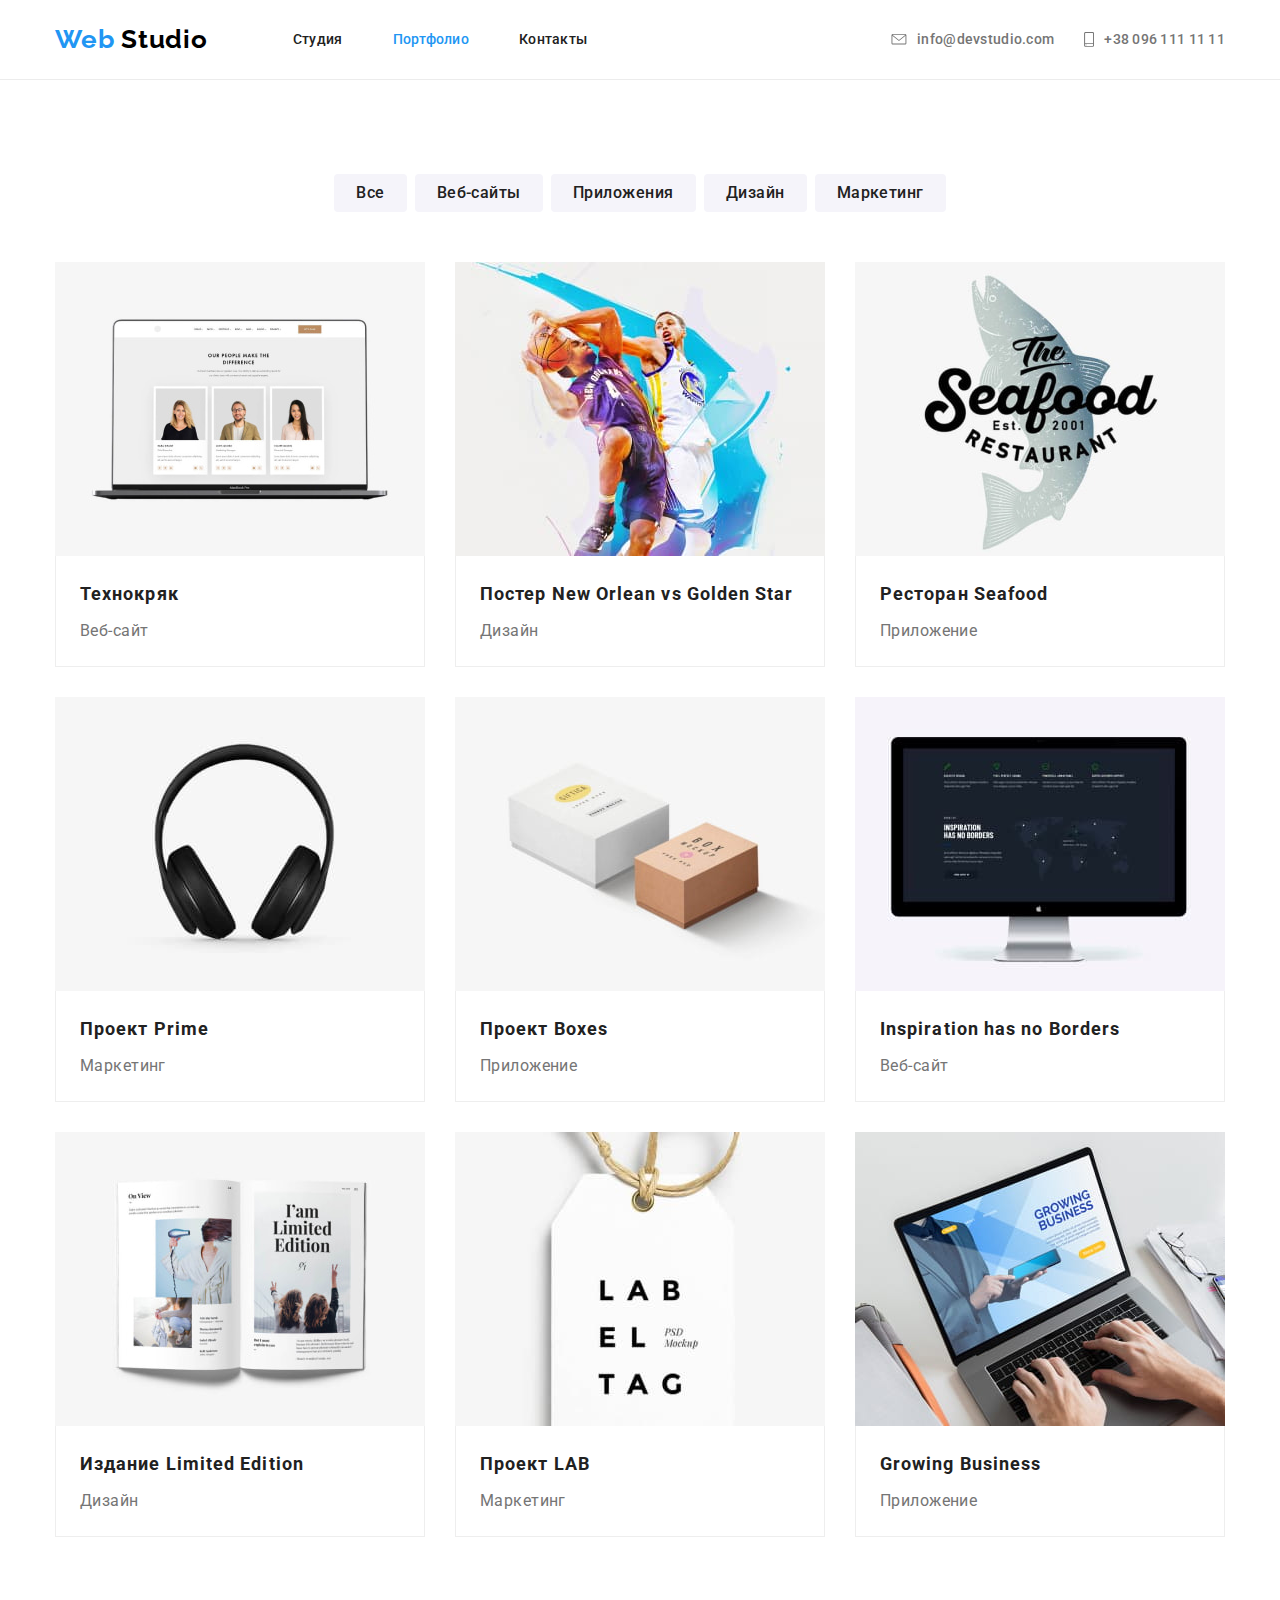
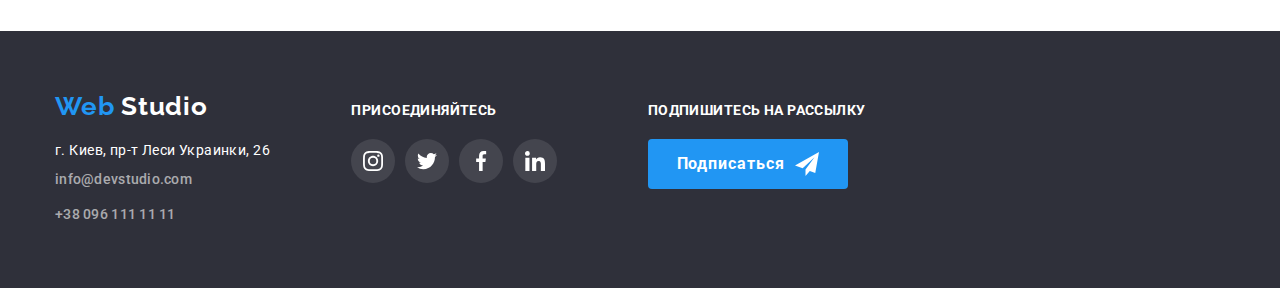
==== commit 3e155af5: "добавляет исправления в классы и стили" ====
--- a/portfolio.html
+++ b/portfolio.html
@@ -14,52 +14,58 @@
     />
     <link rel="stylesheet" href="./css/styles.css" />
   </head>
-
   <body>
     <!-- Шапка страницы -->
     <header class="page-header">
       <div class="container page-header__container">
-        <nav class="site-nav">
-          <a href="./index.html" class="logo link site-nav__logo"
-            >Web <span class="logo__text">Studio</span></a
-          >
-          <ul class="nav-list list">
+        <a href="./index.html" class="link logo nav__logo">
+          Web
+          <span class="logo__text">Studio</span>
+        </a>
+        <nav class="nav">
+          <ul class="list nav-list">
             <li class="nav-list__item">
-              <a href="./index.html" class="link nav-list__link">Студия</a>
+              <a href="./index.html" class="link nav__link">
+                Студия
+              </a>
             </li>
             <li class="nav-list__item">
               <a
                 href="./portfolio.html"
-                class="link nav-list__link nav-list__link_current"
-                >Портфолио</a
-              >
+                class="link nav__link nav__link_current"
+              >
+                Портфолио
+              </a>
             </li>
             <li class="nav-list__item">
-              <a href="" class="link nav-list__link">Контакты</a>
+              <a href="#" class="link nav__link">Контакты</a>
             </li>
           </ul>
         </nav>
-        <ul class="contacts-list list">
+        <ul class="list contacts-list">
           <li class="contacts-list__item">
             <a
               href="mailto:info@devstudio.com"
-              class="contacts-list__link link"
+              class="link contacts__link"
               aria-label="Написать на электорнную почту info@devstudio.com"
-              ><svg class="contacts-icon" width="16" height="11.2">
-                <use href="./images/symbol-defs.svg#envelope"></use></svg
-              >info@devstudio.com</a
             >
+              <svg class="contacts-icon" width="16" height="11.2">
+                <use href="./images/symbol-defs.svg#envelope"></use>
+              </svg>
+              info@devstudio.com
+            </a>
           </li>
           <li class="contacts-list__item">
             <a
               href="tel:+380961111111"
-              class="contacts-list__link link"
+              class="link contacts__link"
               aria-label="Позвонить по номеру +380961111111"
-              ><svg class="contacts-icon" width="10" height="14.94">
+            >
+              <svg class="contacts-icon" width="10" height="14.94">
                 <use href="./images/symbol-defs.svg#smartphone"></use>
               </svg>
-              +38 096 111 11 11</a
-            >
+              +38 096 111 11 11
+            </a>
           </li>
         </ul>
       </div>
@@ -78,7 +84,7 @@
         <div class="container">
           <ul class="works list cards">
             <li class="works-card">
-              <a href="" class="works-card__link link">
+              <a href="#" class="works-card__link link">
                 <img
                   src="./images/projects/tehnokryak.jpg"
                   alt="Страница сайта"
@@ -97,7 +103,7 @@
               </a>
             </li>
             <li class="works-card">
-              <a href="" class="works-card__link link">
+              <a href="#" class="works-card__link link">
                 <img
                   src="./images/projects/new-orlean.jpg"
                   alt="Постер с баскетболистами"
@@ -118,7 +124,7 @@
               </a>
             </li>
             <li class="works-card">
-              <a href="" class="works-card__link link">
+              <a href="#" class="works-card__link link">
                 <img
                   src="./images/projects/seafood.jpg"
                   alt="Логотип ресторана"
@@ -137,7 +143,7 @@
               </a>
             </li>
             <li class="works-card">
-              <a href="" class="works-card__link link">
+              <a href="#" class="works-card__link link">
                 <img
                   src="./images/projects/prime.jpg"
                   alt="Наушники"
@@ -156,7 +162,7 @@
               </a>
             </li>
             <li class="works-card">
-              <a href="" class="works-card__link link">
+              <a href="#" class="works-card__link link">
                 <img
                   src="./images/projects/boxes.jpg"
                   alt="Коробки"
@@ -175,7 +181,7 @@
               </a>
             </li>
             <li class="works-card">
-              <a href="" class="works-card__link link">
+              <a href="#" class="works-card__link link">
                 <img
                   src="./images/projects/inspiration.jpg"
                   alt="Монитор"
@@ -196,7 +202,7 @@
               </a>
             </li>
             <li class="works-card">
-              <a href="" class="works-card__link link">
+              <a href="#" class="works-card__link link">
                 <img
                   src="./images/projects/limited-edition.jpg"
                   alt="Журнал"
@@ -217,7 +223,7 @@
               </a>
             </li>
             <li class="works-card">
-              <a href="" class="works-card__link link">
+              <a href="#" class="works-card__link link">
                 <img
                   src="./images/projects/lab.jpg"
                   alt="Бирка"
@@ -236,7 +242,7 @@
               </a>
             </li>
             <li class="works-card">
-              <a href="" class="works-card__link link">
+              <a href="#" class="works-card__link link">
                 <img
                   src="./images/projects/growing-business.jpg"
                   alt="Ноутбук"
@@ -260,83 +266,99 @@
     </main>
     <!-- Футер -->
     <footer class="footer">
-      <div class="container">
-        <div class="footer-container">
-          <address class="address-block">
-            <a href="./index.html" class="logo link"
-              >Web <span class="logo__text_inverse">Studio</span></a
-            >
-            <p class="address">г. Киев, пр-т Леси Украинки, 26</p>
-            <ul class="footer-contacts list">
-              <li class="footer-contacts__item">
+      <div class="container footer-container">
+        <div class="address-block">
+          <a href="./index.html" class="logo link">
+            Web
+            <span class="logo__text_inverse">Studio</span>
+          </a>
+          <address class="address-list">
+            <ul class="list address-list">
+              <li class="address-list__item">
+                <span class="address-list__text">
+                  г. Киев, пр-т Леси Украинки, 26
+                </span>
+              </li>
+              <li class="address-list__item">
                 <a
                   href="mailto:info@devstudio.com"
-                  class="footer-contacts__link link"
-                  >info@devstudio.com</a
+                  class="link contacts__link address-list__link"
                 >
+                  info@devstudio.com
+                </a>
               </li>
-              <li class="footer-contacts__item">
-                <a href="tel:+380961111111" class="footer-contacts__link link"
-                  >+38 096 111 11 11</a
+              <li class="address-list__item">
+                <a
+                  href="tel:+380961111111"
+                  class="link contacts__link address-list__link"
                 >
+                  +38 096 111 11 11
+                </a>
               </li>
             </ul>
           </address>
-          <div class="socials-block">
-            <!-- Призыв -->
-            <b class="subscribe">присоединяйтесь</b>
-            <ul class="socials list footer-socials">
-              <li class="socials__item">
-                <a
-                  href=""
-                  aria-label="ссылка на Instagram"
-                  class="socials__link link footer-socials__link"
-                  ><svg class="socials-icon" width="20" height="20">
-                    <use href="./images/symbol-defs.svg#instagram"></use></svg
-                ></a>
-              </li>
-              <li class="socials__item">
-                <a
-                  href=""
-                  aria-label="ссылка на Twitter"
-                  class="socials__link link footer-socials__link"
-                  ><svg class="socials-icon" width="20" height="20">
-                    <use href="./images/symbol-defs.svg#twitter"></use></svg
-                ></a>
-              </li>
-              <li class="socials__item">
-                <a
-                  href=""
-                  aria-label="ссылка на Facebook"
-                  class="socials__link link footer-socials__link"
-                  ><svg class="socials-icon" width="20" height="20">
-                    <use href="./images/symbol-defs.svg#facebook"></use></svg
-                ></a>
-              </li>
-              <li class="socials__item">
-                <a
-                  href=""
-                  aria-label="ссылка на LinkedIn"
-                  class="socials__link link footer-socials__link"
-                  ><svg class="socials-icon" width="20" height="20">
-                    <use href="./images/symbol-defs.svg#linkedin"></use></svg
-                ></a>
-              </li>
-            </ul>
-          </div>
-          <div class="subscribe-block">
-            <!-- Призыв -->
-            <b class="subscribe">Подпишитесь на рассылку</b>
-            <!-- Форма подписки (пока не размечаем) -->
-            <button type="button" class="button subscribe__button">
-              Подписаться
-              <svg class="send-icon" width="24" height="24">
-                <use href="./images/symbol-defs.svg#send"></use>
-              </svg>
-            </button>
-          </div>
-        </div>
-        <p lang="en" class="copyright">2020 | Developed by GoIT Students</p>
+        </div>
+        <div class="socials-block">
+          <!-- Призыв -->
+          <b class="subscribe">присоединяйтесь</b>
+          <ul class="list socials">
+            <li class="socials__item">
+              <a
+                href="#"
+                aria-label="ссылка на Instagram"
+                class="link socials__link footer-socials__link"
+              >
+                <svg class="socials-icon" width="20" height="20">
+                  <use href="./images/symbol-defs.svg#instagram"></use>
+                </svg>
+              </a>
+            </li>
+            <li class="socials__item">
+              <a
+                href="#"
+                aria-label="ссылка на Twitter"
+                class="link socials__link footer-socials__link"
+              >
+                <svg class="socials-icon" width="20" height="20">
+                  <use href="./images/symbol-defs.svg#twitter"></use>
+                </svg>
+              </a>
+            </li>
+            <li class="socials__item">
+              <a
+                href="#"
+                aria-label="ссылка на Facebook"
+                class="link socials__link footer-socials__link"
+              >
+                <svg class="socials-icon" width="20" height="20">
+                  <use href="./images/symbol-defs.svg#facebook"></use>
+                </svg>
+              </a>
+            </li>
+            <li class="socials__item">
+              <a
+                href="#"
+                aria-label="ссылка на LinkedIn"
+                class="link socials__link footer-socials__link"
+              >
+                <svg class="socials-icon" width="20" height="20">
+                  <use href="./images/symbol-defs.svg#linkedin"></use>
+                </svg>
+              </a>
+            </li>
+          </ul>
+        </div>
+        <div class="subscribe-block">
+          <!-- Призыв -->
+          <b class="subscribe">Подпишитесь на рассылку</b>
+          <!-- Форма подписки (пока не размечаем) -->
+          <button type="button" class="button subscribe__button">
+            Подписаться
+            <svg class="send-icon" width="24" height="24">
+              <use href="./images/symbol-defs.svg#send"></use>
+            </svg>
+          </button>
+        </div>
       </div>
     </footer>
   </body>
--- a/css/styles.css
+++ b/css/styles.css
@@ -22,47 +22,6 @@
 
 address {
   font-style: normal;
-}
-
-/* основной цвет текста #757575; */
-/* цвет текста заголовков #212121; */
-/* белый #ffffff; */
-/* цвет для ховера - акцент#2196f3; */
-/* вторичный цвет фона #f5f4fa; */
-/* цвет фона футера #2F303A; */
-/* вторичный цвет текста футера rgba(255, 255, 255, 0.6); */
-/* дополнительный цвет фона элементов rgba(47, 48, 58, 0.8);*/
-
-:root {
-  --primary-text-color: #757575;
-  --title-text-color: #212121;
-  --accent-color: #2196f3;
-  --primary-white-color: #ffffff;
-  --secondary-bg-color: #f5f4fa;
-  --footer-bg-color: #2f303a;
-  --border-icon-color: #afb1b8;
-}
-
-body {
-  margin: 0;
-  background-color: var(--primary-white-color);
-  color: var(--primary-text-color);
-
-  font-family: Roboto, sans-serif;
-  letter-spacing: 0.03em;
-  font-size: 14px;
-}
-
-/* сбрасываю стили спискам, заголовкам и ссылкам*/
-.list {
-  padding: 0;
-  margin: 0;
-  list-style: none;
-}
-
-.link {
-  display: inline-block;
-  text-decoration: none;
 }
 
 h1,
@@ -73,6 +32,27 @@
 h6 {
   margin: 0;
   padding: 0;
+}
+
+body {
+  margin: 0;
+  background-color: var(--primary-white-color);
+  color: var(--primary-text-color);
+
+  font-family: Roboto, sans-serif;
+  letter-spacing: 0.03em;
+  font-size: 14px;
+}
+
+.list {
+  padding: 0;
+  margin: 0;
+  list-style: none;
+}
+
+.link {
+  display: block;
+  text-decoration: none;
 }
 
 /* Задаю параметры для спрятанных элементов*/
@@ -86,6 +66,17 @@
   clip: rect(0 0 0 0);
   overflow: hidden;
 }
+
+:root {
+  --primary-text-color: #757575;
+  --title-text-color: #212121;
+  --accent-color: #2196f3;
+  --primary-white-color: #ffffff;
+  --secondary-bg-color: #f5f4fa;
+  --footer-bg-color: #2f303a;
+  --border-icon-color: #afb1b8;
+}
+
 /*Задаю всем заголовкам цвет*/
 .title {
   color: var(--title-text-color);
@@ -101,22 +92,14 @@
   letter-spacing: 0.03em;
   line-height: 1.2;
 }
-
 .logo__text {
   color: #000000;
 }
-
 .logo__text_inverse {
   color: var(--primary-white-color);
 }
 
-/* Header */
-.page-header {
-  border-bottom: 1px solid #ececec;
-}
-.page-header_main {
-  border-bottom: 1px solid transparent;
-}
+/* Контейнер для контента страниц */
 .container {
   width: 1200px;
   padding-left: 15px;
@@ -124,18 +107,30 @@
   margin-left: auto;
   margin-right: auto;
 }
+
+/* Header */
+.page-header {
+  border-bottom: 1px solid #ececec;
+}
+
+.page-header_main {
+  border-bottom: 1px solid transparent;
+}
+
 .page-header__container {
   display: flex;
-}
-
-.site-nav,
+  padding-top: 24px;
+  padding-bottom: 24px;
+}
+
+.nav,
 .nav-list,
 .contacts-list {
   display: flex;
   align-items: center;
 }
 
-.site-nav__logo {
+.nav__logo {
   margin-right: 85px;
 }
 
@@ -143,29 +138,28 @@
   margin-right: 50px;
 }
 
-.nav-list__link,
-.contacts-list__link {
-  padding-bottom: 32px;
-  padding-top: 32px;
+.nav__link,
+.contacts__link {
+  padding-bottom: 5px;
+  padding-top: 5px;
 
   font-weight: 500;
-  font-size: 14px;
   line-height: 1.14;
   letter-spacing: 0.02em;
 }
 
-.nav-list__link {
+.nav__link {
   color: var(--title-text-color);
 }
 
-.nav-list__link:hover,
-.nav-list__link:focus,
-.contacts-list__link:hover,
-.contacts-list__link:focus {
+.nav__link:hover,
+.nav__link:focus,
+.contacts__link:hover,
+.contacts__link:focus {
   color: var(--accent-color);
 }
 
-.nav-list__link_current {
+.nav__link_current {
   color: var(--accent-color);
 }
 
@@ -177,7 +171,7 @@
   margin-right: 30px;
 }
 
-.contacts-list__link {
+.contacts__link {
   display: flex;
   align-items: center;
 
@@ -192,7 +186,6 @@
 
 /* Hero */
 .hero {
-  height: 600px;
   max-width: 1600px;
   margin-left: auto;
   margin-right: auto;
@@ -209,11 +202,12 @@
   background-position: center;
 }
 
-.hero__title {
-  width: 696px;
-  height: 120px;
+.hero-block {
   margin-left: auto;
   margin-right: auto;
+}
+
+.hero__title {
   margin-bottom: 30px;
 
   color: var(--primary-white-color);
@@ -227,16 +221,16 @@
 }
 
 .button {
+  display: block;
   width: 200px;
   height: 50px;
   border: 0;
   border-radius: 4px;
 
+  background-color: var(--accent-color);
+  color: var(--primary-white-color);
+
   cursor: pointer;
-
-  background-color: var(--accent-color);
-  color: var(--primary-white-color);
-
   font-size: 16px;
   font-weight: 700;
   line-height: 1.87;
@@ -245,7 +239,6 @@
 }
 
 .hero__button {
-  display: block;
   margin-left: auto;
   margin-right: auto;
 }
@@ -256,17 +249,19 @@
   padding-bottom: 94px;
 }
 
+/* Стили для карточек секций */
 .cards {
   display: flex;
-  justify-content: space-between;
+}
+
+.cards__item:not(:last-child) {
+  margin-right: 30px;
 }
 
 /* Features - спрячем пока полностью заголовок секции */
 
 .features-list__item {
-  display: flex;
-  flex-direction: column;
-  width: 270px;
+  width: calc((100% - 30px * 3) / 4);
 }
 
 .features {
@@ -288,21 +283,10 @@
 }
 
 /* Декорируем список Features иконками*/
-.features-list__icon {
-  margin-bottom: 30px;
-
-  padding-top: 25px;
-  padding-bottom: 25px;
-  padding-left: 100px;
-  padding-right: 100px;
-
-  border-radius: 4px;
-
-  background-color: var(--secondary-bg-color);
-}
-
-/* .features-list__item::before {
-  content: "";
+
+.features-list__item::before {
+  display: block;
+  content: '';
   height: 120px;
   border-radius: 4px;
   margin-bottom: 30px;
@@ -310,21 +294,21 @@
   background-color: var(--secondary-bg-color);
   background-repeat: no-repeat;
   background-position: center;
-} */
-
-/* .antenna::before {
+}
+
+.features-list__item:nth-child(1)::before {
   background-image: url(../images/svg-icons/antenna.svg);
 }
 
-.clock::before {
+.features-list__item:nth-child(2)::before {
   background-image: url(../images/svg-icons/clock.svg);
 }
-.diagram::before {
+.features-list__item:nth-child(3)::before {
   background-image: url(../images/svg-icons/diagram.svg);
 }
-.astronaut::before {
+.features-list__item:nth-child(4)::before {
   background-image: url(../images/svg-icons/astronaut.svg);
-} */
+}
 
 /* Benefits */
 
@@ -338,11 +322,13 @@
 }
 
 /* Позже сделаем эффект накладывания текста с фоном поверх картинки*/
+.benefits-list__item {
+  width: calc((100% - 30px * 2) / 3);
+}
+
 .benefits-list__title {
-  height: 70px;
-  display: flex;
-  align-items: center;
-  justify-content: center;
+  padding-top: 27px;
+  padding-bottom: 27px;
 
   color: var(--primary-white-color);
   background-color: rgba(47, 48, 58, 0.8);
@@ -360,7 +346,7 @@
 }
 
 .team-list__item {
-  padding-bottom: 24px;
+  width: calc((100% - 30px * 3) / 4);
   border-bottom-left-radius: 4px;
   border-bottom-right-radius: 4px;
 
@@ -371,6 +357,12 @@
 
 .photo {
   margin-bottom: 30px;
+}
+
+.team-list__desc {
+  padding-right: 32px;
+  padding-left: 32px;
+  padding-bottom: 24px;
 }
 
 .name,
@@ -378,14 +370,11 @@
   font-size: 16px;
   text-align: center;
 }
-
 .name {
   margin-bottom: 10px;
   font-weight: 500;
 }
-
 .pos {
-  margin-top: 0;
   margin-bottom: 16px;
 }
 
@@ -407,7 +396,7 @@
   background-color: var(--accent-color);
 }
 
-.socials {
+.team-list__socials {
   display: flex;
   justify-content: center;
 }
@@ -450,40 +439,37 @@
 /* Footer */
 
 .footer {
-  padding-top: 45px;
+  padding-top: 60px;
+  padding-bottom: 60px;
 
   background-color: var(--footer-bg-color);
 }
+
 .footer-container {
   display: flex;
   align-items: baseline;
-  padding-bottom: 28px;
-
-  border-bottom: 1px solid rgba(255, 255, 255, 0.1);
-}
-
-.address-block {
-  margin-right: 85px;
-}
-
-.subscribe-block {
-  margin-left: auto;
-}
-
-.address {
-  margin-top: 8px;
-  margin-bottom: 9px;
-
-  color: var(--primary-white-color);
-
+}
+
+.address-block,
+.socials-block {
+  margin-right: 30px;
+  width: calc((100% - 30px * 3) / 4);
+}
+
+.address-list {
+  margin-top: 20px;
+}
+
+.address-list__text {
+  color: var(--primary-white-color);
   font-weight: 400;
 }
 
-.footer-contacts__link {
+.address-list__link {
   color: rgba(255, 255, 255, 0.6);
 }
 
-.footer-contacts__item:not(:last-child) {
+.address-list__item:not(:last-child) {
   margin-bottom: 9px;
 }
 
@@ -497,9 +483,17 @@
   text-transform: uppercase;
 }
 
+.socials {
+  display: flex;
+}
+
 .footer-socials__link {
   color: var(--primary-white-color);
   background-color: rgba(255, 255, 255, 0.1);
+}
+
+.subscribe-block {
+  width: calc(100% / 2);
 }
 
 .subscribe__button {
@@ -511,17 +505,6 @@
 .send-icon {
   margin-left: 10px;
   fill: currentColor;
-}
-
-.copyright {
-  padding-top: 18px;
-  padding-bottom: 21px;
-
-  color: rgba(255, 255, 255, 0.4);
-
-  font-size: 12px;
-  line-height: 2;
-  text-align: center;
 }
 
 /*Portfolio*/
@@ -564,6 +547,7 @@
 
 .works {
   flex-wrap: wrap;
+  justify-content: space-between;
 }
 
 .works-card__link:hover,
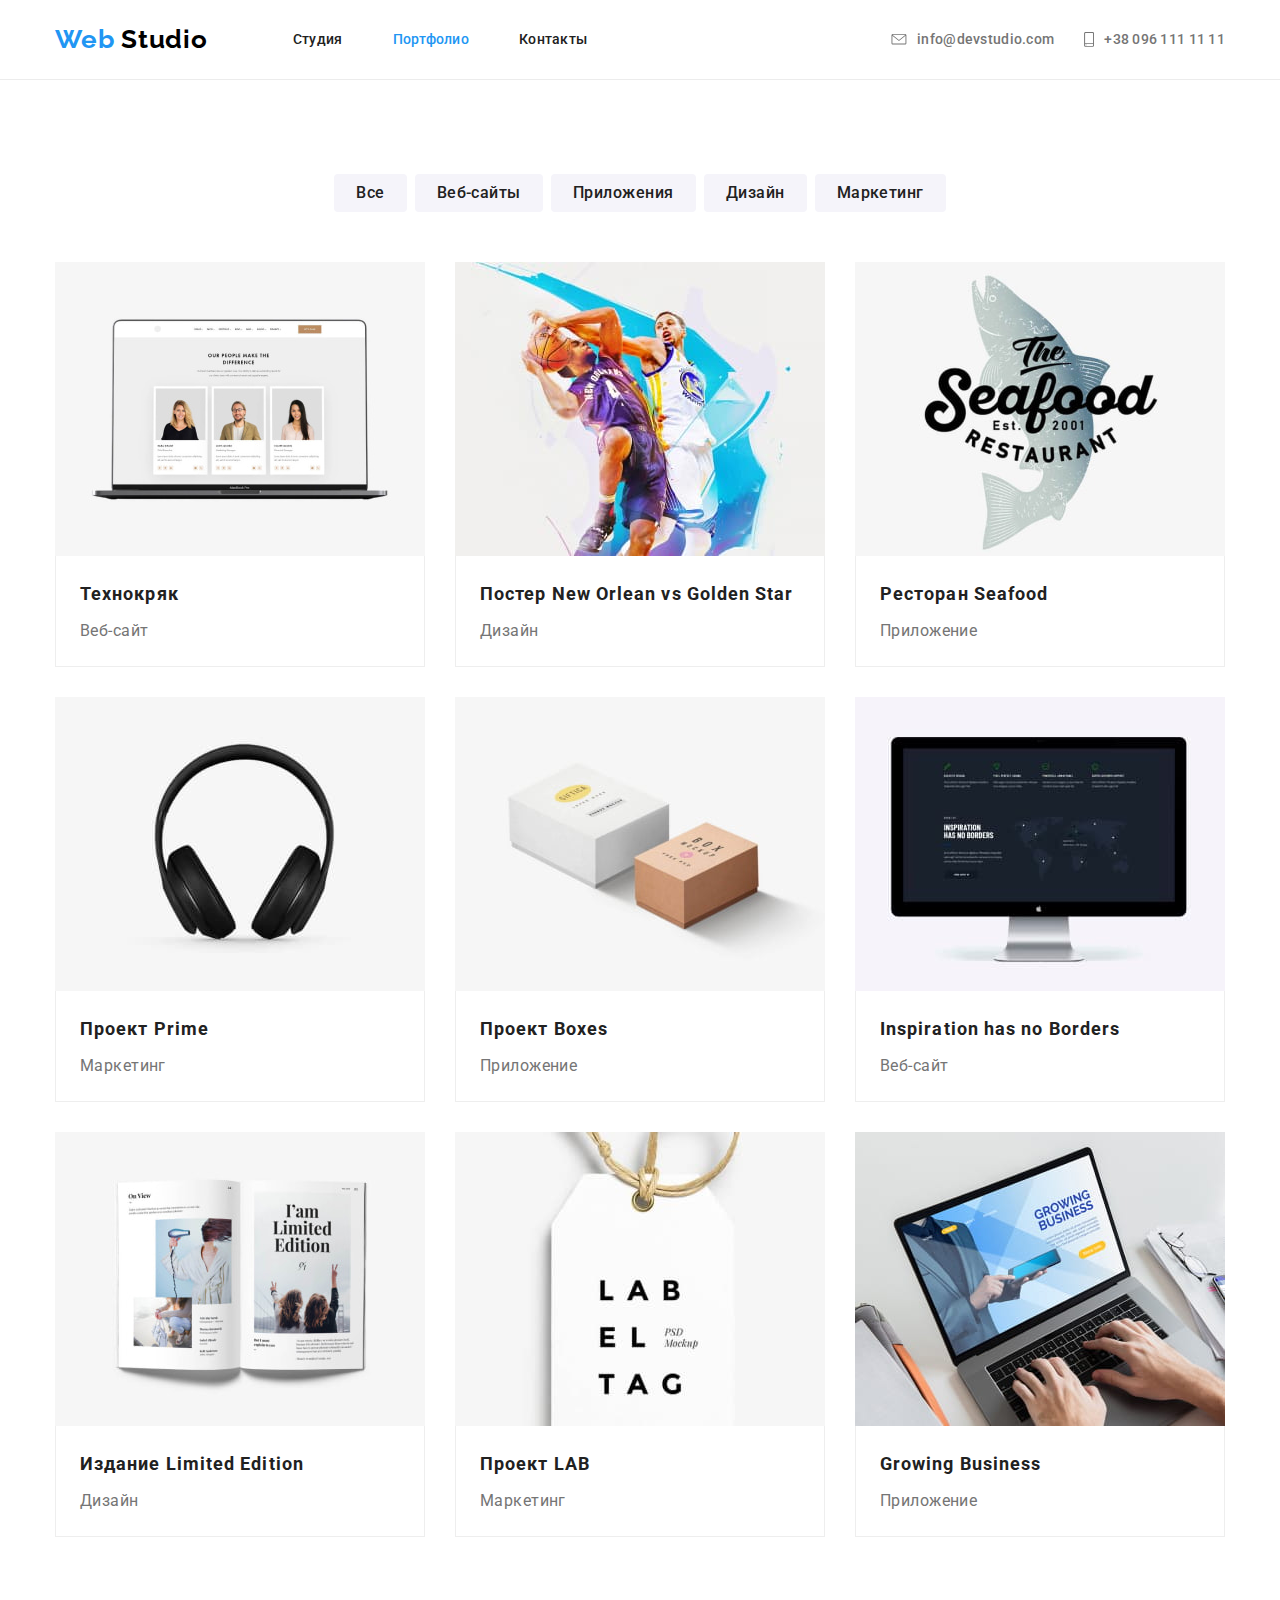
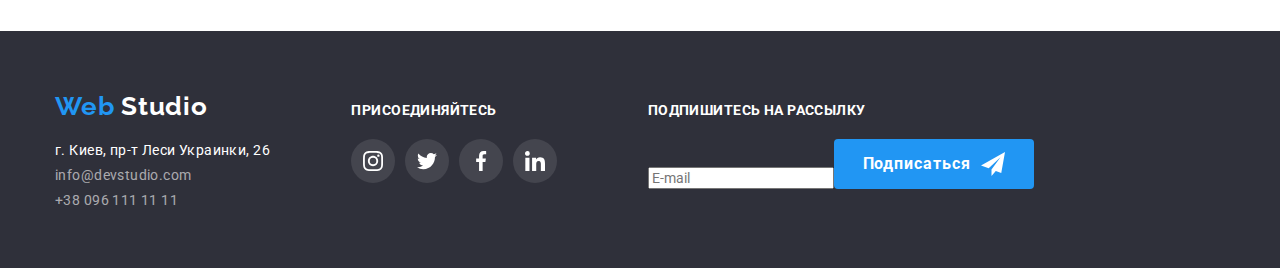
==== commit 265d5084: "исправляет именования классов и позиционирует карточки падингами" ====
--- a/portfolio.html
+++ b/portfolio.html
@@ -16,13 +16,13 @@
   </head>
   <body>
     <!-- Шапка страницы -->
-    <header class="page-header">
-      <div class="container page-header__container">
-        <a href="./index.html" class="link logo nav__logo">
-          Web
-          <span class="logo__text">Studio</span>
-        </a>
+    <header class="header">
+      <div class="container header__container">
         <nav class="nav">
+          <a href="./index.html" class="link logo nav__logo">
+            Web
+            <span class="logo__text">Studio</span>
+          </a>
           <ul class="list nav-list">
             <li class="nav-list__item">
               <a href="./index.html" class="link nav__link">
@@ -42,8 +42,8 @@
             </li>
           </ul>
         </nav>
-        <ul class="list contacts-list">
-          <li class="contacts-list__item">
+        <ul class="list contacts">
+          <li class="contacts__item">
             <a
               href="mailto:info@devstudio.com"
               class="link contacts__link"
@@ -52,10 +52,10 @@
               <svg class="contacts-icon" width="16" height="11.2">
                 <use href="./images/symbol-defs.svg#envelope"></use>
               </svg>
-              info@devstudio.com
+              <span class="mail">info@devstudio.com</span>
             </a>
           </li>
-          <li class="contacts-list__item">
+          <li class="contacts__item">
             <a
               href="tel:+380961111111"
               class="link contacts__link"
@@ -64,16 +64,16 @@
               <svg class="contacts-icon" width="10" height="14.94">
                 <use href="./images/symbol-defs.svg#smartphone"></use>
               </svg>
-              +38 096 111 11 11
+              <span class="tel">+38 096 111 11 11</span>
             </a>
           </li>
         </ul>
       </div>
     </header>
-    <main>
+    <main class="main">
       <section class="section">
         <h1 class="section__title visually-hidden">Портфолио</h1>
-        <div class="filter container">
+        <div class="container filter">
           <button type="button" class="filter__item">Все</button>
           <button type="button" class="filter__item">Веб-сайты</button>
           <button type="button" class="filter__item">Приложения</button>
@@ -82,178 +82,178 @@
         </div>
         <!-- Карточки работ -->
         <div class="container">
-          <ul class="works list cards">
-            <li class="works-card">
-              <a href="#" class="works-card__link link">
+          <ul class="list cards">
+            <li class="cards__item project">
+              <a href="#" class="project__link link">
                 <img
                   src="./images/projects/tehnokryak.jpg"
                   alt="Страница сайта"
                   width="370"
                   height="294"
                 />
-                <div class="works-card__content">
-                  <h2 class="works-card__title title">Технокряк</h2>
-                  <p class="works-card__category">Веб-сайт</p>
-                </div>
-                <p class="works-card__desc visually-hidden">
-                  Технокряк это современная площадка распространения
-                  коронавируса. Компании используют эту платформу для цифрового
-                  шпионажа и атак на защищённые сервера конкурентов.
-                </p>
-              </a>
-            </li>
-            <li class="works-card">
-              <a href="#" class="works-card__link link">
+                <div class="project__content">
+                  <h2 class="project__title title">Технокряк</h2>
+                  <p class="project__category">Веб-сайт</p>
+                </div>
+                <p class="project__desc visually-hidden">
+                  Технокряк это современная площадка распространения
+                  коронавируса. Компании используют эту платформу для цифрового
+                  шпионажа и атак на защищённые сервера конкурентов.
+                </p>
+              </a>
+            </li>
+            <li class="cards__item project">
+              <a href="#" class="project__link link">
                 <img
                   src="./images/projects/new-orlean.jpg"
                   alt="Постер с баскетболистами"
                   width="370"
                   height="294"
                 />
-                <div class="works-card__content">
-                  <h2 class="works-card__title title">
+                <div class="project__content">
+                  <h2 class="project__title title">
                     Постер New Orlean vs Golden Star
                   </h2>
-                  <p class="works-card__category">Дизайн</p>
-                </div>
-                <p class="works-card__desc visually-hidden">
-                  Технокряк это современная площадка распространения
-                  коронавируса. Компании используют эту платформу для цифрового
-                  шпионажа и атак на защищённые сервера конкурентов.
-                </p>
-              </a>
-            </li>
-            <li class="works-card">
-              <a href="#" class="works-card__link link">
+                  <p class="project__category">Дизайн</p>
+                </div>
+                <p class="project__desc visually-hidden">
+                  Технокряк это современная площадка распространения
+                  коронавируса. Компании используют эту платформу для цифрового
+                  шпионажа и атак на защищённые сервера конкурентов.
+                </p>
+              </a>
+            </li>
+            <li class="cards__item project">
+              <a href="#" class="project__link link">
                 <img
                   src="./images/projects/seafood.jpg"
                   alt="Логотип ресторана"
                   width="370"
                   height="294"
                 />
-                <div class="works-card__content">
-                  <h2 class="works-card__title title">Ресторан Seafood</h2>
-                  <p class="works-card__category">Приложение</p>
-                </div>
-                <p class="works-card__desc visually-hidden">
-                  Технокряк это современная площадка распространения
-                  коронавируса. Компании используют эту платформу для цифрового
-                  шпионажа и атак на защищённые сервера конкурентов.
-                </p>
-              </a>
-            </li>
-            <li class="works-card">
-              <a href="#" class="works-card__link link">
+                <div class="project__content">
+                  <h2 class="project__title title">Ресторан Seafood</h2>
+                  <p class="project__category">Приложение</p>
+                </div>
+                <p class="project__desc visually-hidden">
+                  Технокряк это современная площадка распространения
+                  коронавируса. Компании используют эту платформу для цифрового
+                  шпионажа и атак на защищённые сервера конкурентов.
+                </p>
+              </a>
+            </li>
+            <li class="cards__item project">
+              <a href="#" class="project__link link">
                 <img
                   src="./images/projects/prime.jpg"
                   alt="Наушники"
                   width="370"
                   height="294"
                 />
-                <div class="works-card__content">
-                  <h2 class="works-card__title title">Проект Prime</h2>
-                  <p class="works-card__category">Маркетинг</p>
-                </div>
-                <p class="works-card__desc visually-hidden">
-                  Технокряк это современная площадка распространения
-                  коронавируса. Компании используют эту платформу для цифрового
-                  шпионажа и атак на защищённые сервера конкурентов.
-                </p>
-              </a>
-            </li>
-            <li class="works-card">
-              <a href="#" class="works-card__link link">
+                <div class="project__content">
+                  <h2 class="project__title title">Проект Prime</h2>
+                  <p class="project__category">Маркетинг</p>
+                </div>
+                <p class="project__desc visually-hidden">
+                  Технокряк это современная площадка распространения
+                  коронавируса. Компании используют эту платформу для цифрового
+                  шпионажа и атак на защищённые сервера конкурентов.
+                </p>
+              </a>
+            </li>
+            <li class="cards__item project">
+              <a href="#" class="project__link link">
                 <img
                   src="./images/projects/boxes.jpg"
                   alt="Коробки"
                   width="370"
                   height="294"
                 />
-                <div class="works-card__content">
-                  <h2 class="works-card__title title">Проект Boxes</h2>
-                  <p class="works-card__category">Приложение</p>
-                </div>
-                <p class="works-card__desc visually-hidden">
-                  Технокряк это современная площадка распространения
-                  коронавируса. Компании используют эту платформу для цифрового
-                  шпионажа и атак на защищённые сервера конкурентов.
-                </p>
-              </a>
-            </li>
-            <li class="works-card">
-              <a href="#" class="works-card__link link">
+                <div class="project__content">
+                  <h2 class="project__title title">Проект Boxes</h2>
+                  <p class="project__category">Приложение</p>
+                </div>
+                <p class="project__desc visually-hidden">
+                  Технокряк это современная площадка распространения
+                  коронавируса. Компании используют эту платформу для цифрового
+                  шпионажа и атак на защищённые сервера конкурентов.
+                </p>
+              </a>
+            </li>
+            <li class="cards__item project">
+              <a href="#" class="project__link link">
                 <img
                   src="./images/projects/inspiration.jpg"
                   alt="Монитор"
                   width="370"
                   height="294"
                 />
-                <div class="works-card__content">
-                  <h2 class="works-card__title title">
+                <div class="project__content">
+                  <h2 class="project__title title">
                     Inspiration has no Borders
                   </h2>
-                  <p class="works-card__category">Веб-сайт</p>
-                </div>
-                <p class="works-card__desc visually-hidden">
-                  Технокряк это современная площадка распространения
-                  коронавируса. Компании используют эту платформу для цифрового
-                  шпионажа и атак на защищённые сервера конкурентов.
-                </p>
-              </a>
-            </li>
-            <li class="works-card">
-              <a href="#" class="works-card__link link">
+                  <p class="project__category">Веб-сайт</p>
+                </div>
+                <p class="project__desc visually-hidden">
+                  Технокряк это современная площадка распространения
+                  коронавируса. Компании используют эту платформу для цифрового
+                  шпионажа и атак на защищённые сервера конкурентов.
+                </p>
+              </a>
+            </li>
+            <li class="cards__item project">
+              <a href="#" class="project__link link">
                 <img
                   src="./images/projects/limited-edition.jpg"
                   alt="Журнал"
                   width="370"
                   height="294"
                 />
-                <div class="works-card__content">
-                  <h2 class="works-card__title title">
+                <div class="project__content">
+                  <h2 class="project__title title">
                     Издание Limited Edition
                   </h2>
-                  <p class="works-card__category">Дизайн</p>
-                </div>
-                <p class="works-card__desc visually-hidden">
-                  Технокряк это современная площадка распространения
-                  коронавируса. Компании используют эту платформу для цифрового
-                  шпионажа и атак на защищённые сервера конкурентов.
-                </p>
-              </a>
-            </li>
-            <li class="works-card">
-              <a href="#" class="works-card__link link">
+                  <p class="project__category">Дизайн</p>
+                </div>
+                <p class="project__desc visually-hidden">
+                  Технокряк это современная площадка распространения
+                  коронавируса. Компании используют эту платформу для цифрового
+                  шпионажа и атак на защищённые сервера конкурентов.
+                </p>
+              </a>
+            </li>
+            <li class="cards__item project">
+              <a href="#" class="project__link link">
                 <img
                   src="./images/projects/lab.jpg"
                   alt="Бирка"
                   width="370"
                   height="294"
                 />
-                <div class="works-card__content">
-                  <h2 class="works-card__title title">Проект LAB</h2>
-                  <p class="works-card__category">Маркетинг</p>
-                </div>
-                <p class="works-card__desc visually-hidden">
-                  Технокряк это современная площадка распространения
-                  коронавируса. Компании используют эту платформу для цифрового
-                  шпионажа и атак на защищённые сервера конкурентов.
-                </p>
-              </a>
-            </li>
-            <li class="works-card">
-              <a href="#" class="works-card__link link">
+                <div class="project__content">
+                  <h2 class="project__title title">Проект LAB</h2>
+                  <p class="project__category">Маркетинг</p>
+                </div>
+                <p class="project__desc visually-hidden">
+                  Технокряк это современная площадка распространения
+                  коронавируса. Компании используют эту платформу для цифрового
+                  шпионажа и атак на защищённые сервера конкурентов.
+                </p>
+              </a>
+            </li>
+            <li class="cards__item project">
+              <a href="#" class="project__link link">
                 <img
                   src="./images/projects/growing-business.jpg"
                   alt="Ноутбук"
                   width="370"
                   height="294"
                 />
-                <div class="works-card__content">
-                  <h2 class="works-card__title title">Growing Business</h2>
-                  <p class="works-card__category">Приложение</p>
-                </div>
-                <p class="works-card__desc visually-hidden">
+                <div class="project__content">
+                  <h2 class="project__title title">Growing Business</h2>
+                  <p class="project__category">Приложение</p>
+                </div>
+                <p class="project__desc visually-hidden">
                   Технокряк это современная площадка распространения
                   коронавируса. Компании используют эту платформу для цифрового
                   шпионажа и атак на защищённые сервера конкурентов.
@@ -272,31 +272,27 @@
             Web
             <span class="logo__text_inverse">Studio</span>
           </a>
-          <address class="address-list">
-            <ul class="list address-list">
-              <li class="address-list__item">
-                <span class="address-list__text">
-                  г. Киев, пр-т Леси Украинки, 26
-                </span>
-              </li>
-              <li class="address-list__item">
-                <a
-                  href="mailto:info@devstudio.com"
-                  class="link contacts__link address-list__link"
-                >
-                  info@devstudio.com
-                </a>
-              </li>
-              <li class="address-list__item">
-                <a
-                  href="tel:+380961111111"
-                  class="link contacts__link address-list__link"
-                >
-                  +38 096 111 11 11
-                </a>
-              </li>
-            </ul>
-          </address>
+          <address class="address">г. Киев, пр-т Леси Украинки, 26</address>
+          <ul class="list contacts">
+            <li class="contacts__item">
+              <a
+                href="mailto:info@devstudio.com"
+                class="link contacts__link contacts__link_second"
+                aria-label="Написать на электорнную почту info@devstudio.com"
+              >
+                <span class="mail">info@devstudio.com</span>
+              </a>
+            </li>
+            <li class="contacts__item">
+              <a
+                href="tel:+380961111111"
+                class="link contacts__link contacts__link_second"
+                aria-label="Позвонить по номеру +380961111111"
+              >
+                <span class="tel">+38 096 111 11 11</span>
+              </a>
+            </li>
+          </ul>
         </div>
         <div class="socials-block">
           <!-- Призыв -->
@@ -352,12 +348,17 @@
           <!-- Призыв -->
           <b class="subscribe">Подпишитесь на рассылку</b>
           <!-- Форма подписки (пока не размечаем) -->
-          <button type="button" class="button subscribe__button">
-            Подписаться
-            <svg class="send-icon" width="24" height="24">
-              <use href="./images/symbol-defs.svg#send"></use>
-            </svg>
-          </button>
+          <div class="form-box">
+            <form action="" method="post">
+              <input type="email" placeholder="E-mail" />
+            </form>
+            <button type="button" class="button subscribe__button">
+              Подписаться
+              <svg class="send-icon" width="24" height="24">
+                <use href="./images/symbol-defs.svg#send"></use>
+              </svg>
+            </button>
+          </div>
         </div>
       </div>
     </footer>
--- a/css/styles.css
+++ b/css/styles.css
@@ -42,6 +42,10 @@
   font-family: Roboto, sans-serif;
   letter-spacing: 0.03em;
   font-size: 14px;
+
+  min-width: 320px;
+  overflow-y: auto;
+  overflow-x: hidden;
 }
 
 .list {
@@ -109,15 +113,15 @@
 }
 
 /* Header */
-.page-header {
+.header {
   border-bottom: 1px solid #ececec;
 }
 
-.page-header_main {
+.header_main {
   border-bottom: 1px solid transparent;
 }
 
-.page-header__container {
+.header__container {
   display: flex;
   padding-top: 24px;
   padding-bottom: 24px;
@@ -125,7 +129,7 @@
 
 .nav,
 .nav-list,
-.contacts-list {
+.contacts {
   display: flex;
   align-items: center;
 }
@@ -139,7 +143,7 @@
 }
 
 .nav__link,
-.contacts__link {
+.header__container .contacts__link {
   padding-bottom: 5px;
   padding-top: 5px;
 
@@ -163,11 +167,11 @@
   color: var(--accent-color);
 }
 
-.contacts-list {
+.header__container .contacts {
   margin-left: auto;
 }
 
-.contacts-list__item:not(:last-child) {
+.header__container .contacts__item:not(:last-child) {
   margin-right: 30px;
 }
 
@@ -186,7 +190,7 @@
 
 /* Hero */
 .hero {
-  max-width: 1600px;
+  max-width: 1920px;
   margin-left: auto;
   margin-right: auto;
   padding-top: 200px;
@@ -200,6 +204,7 @@
     url(../images/hero-bg.jpg);
   background-repeat: no-repeat;
   background-position: center;
+  background-size: cover;
 }
 
 .hero-block {
@@ -252,23 +257,26 @@
 /* Стили для карточек секций */
 .cards {
   display: flex;
-}
-
-.cards__item:not(:last-child) {
-  margin-right: 30px;
-}
-
-/* Features - спрячем пока полностью заголовок секции */
-
-.features-list__item {
-  width: calc((100% - 30px * 3) / 4);
-}
-
-.features {
+  flex-wrap: wrap;
+  margin: -15px -15px;
+}
+
+.cards__item {
+  padding: 15px;
+}
+
+/* pack - спрячем пока полностью заголовок секции */
+
+.pack-list__item,
+.section_secondary .cards__item {
+  width: calc(100% / 4);
+}
+
+.pack {
   padding-bottom: 0;
 }
 
-.features-list__title {
+.pack-list__title {
   margin-bottom: 10px;
 
   font-weight: 700;
@@ -277,14 +285,14 @@
   text-transform: uppercase;
 }
 
-.features-list__text {
+.pack-list__text {
   font-size: 14px;
   line-height: 1.71;
 }
 
-/* Декорируем список Features иконками*/
-
-.features-list__item::before {
+/* Декорируем список pack иконками*/
+
+.pack-list__item::before {
   display: block;
   content: '';
   height: 120px;
@@ -296,17 +304,17 @@
   background-position: center;
 }
 
-.features-list__item:nth-child(1)::before {
+.pack-list__item:nth-child(1)::before {
   background-image: url(../images/svg-icons/antenna.svg);
 }
 
-.features-list__item:nth-child(2)::before {
+.pack-list__item:nth-child(2)::before {
   background-image: url(../images/svg-icons/clock.svg);
 }
-.features-list__item:nth-child(3)::before {
+.pack-list__item:nth-child(3)::before {
   background-image: url(../images/svg-icons/diagram.svg);
 }
-.features-list__item:nth-child(4)::before {
+.pack-list__item:nth-child(4)::before {
   background-image: url(../images/svg-icons/astronaut.svg);
 }
 
@@ -322,11 +330,12 @@
 }
 
 /* Позже сделаем эффект накладывания текста с фоном поверх картинки*/
-.benefits-list__item {
-  width: calc((100% - 30px * 2) / 3);
-}
-
-.benefits-list__title {
+.benefits__item,
+.project {
+  width: calc(100% / 3);
+}
+
+.benefits__title {
   padding-top: 27px;
   padding-bottom: 27px;
 
@@ -341,12 +350,12 @@
 
 /*Команда*/
 
-.team {
+.section_secondary {
   background-color: var(--secondary-bg-color);
 }
 
-.team-list__item {
-  width: calc((100% - 30px * 3) / 4);
+.member {
+  padding-bottom: 24px;
   border-bottom-left-radius: 4px;
   border-bottom-right-radius: 4px;
 
@@ -355,26 +364,20 @@
     0px 1px 3px rgba(0, 0, 0, 0.12);
 }
 
-.photo {
+.member__img {
   margin-bottom: 30px;
 }
 
-.team-list__desc {
-  padding-right: 32px;
-  padding-left: 32px;
-  padding-bottom: 24px;
-}
-
-.name,
-.pos {
+.member__name,
+.member__pos {
   font-size: 16px;
   text-align: center;
 }
-.name {
+.member__name {
   margin-bottom: 10px;
   font-weight: 500;
 }
-.pos {
+.member__pos {
   margin-bottom: 16px;
 }
 
@@ -396,7 +399,7 @@
   background-color: var(--accent-color);
 }
 
-.team-list__socials {
+.member .socials {
   display: flex;
   justify-content: center;
 }
@@ -412,7 +415,7 @@
 
 /* Clients*/
 
-.clients-list__link {
+.clients-link {
   display: flex;
   align-items: center;
   justify-content: center;
@@ -426,12 +429,12 @@
   color: var(--border-icon-color);
 }
 
-.clients-list__logo {
+.clients-logo {
   fill: currentColor;
 }
 
-.clients-list__link:hover,
-.clients-list__link:focus {
+.clients-link:hover,
+.clients-link:focus {
   color: var(--accent-color);
   border: 1px solid var(--accent-color);
 }
@@ -456,20 +459,22 @@
   width: calc((100% - 30px * 3) / 4);
 }
 
-.address-list {
+.address {
   margin-top: 20px;
-}
-
-.address-list__text {
+  margin-bottom: 9px;
   color: var(--primary-white-color);
   font-weight: 400;
 }
 
-.address-list__link {
+.contacts__link_second {
   color: rgba(255, 255, 255, 0.6);
 }
-
-.address-list__item:not(:last-child) {
+.address-block .contacts {
+  flex-direction: column;
+  align-items: flex-start;
+}
+
+.address-block .contacts__item:not(:last-child) {
   margin-bottom: 9px;
 }
 
@@ -494,6 +499,11 @@
 
 .subscribe-block {
   width: calc(100% / 2);
+}
+
+.form-box {
+  display: flex;
+  align-items: flex-end;
 }
 
 .subscribe__button {
@@ -545,22 +555,13 @@
 
 /* Оформление списка карточек*/
 
-.works {
-  flex-wrap: wrap;
-  justify-content: space-between;
-}
-
-.works-card__link:hover,
-.works-card__link:focus {
+.project__link:hover,
+.project__link:focus {
   box-shadow: 1px 4px 6px rgba(0, 0, 0, 0.16), 0px 4px 4px rgba(0, 0, 0, 0.06),
     0px 1px 1px rgba(0, 0, 0, 0.12);
 }
 
-.works-card:nth-child(n + 4) {
-  margin-top: 30px;
-}
-
-.works-card__content {
+.project__content {
   padding-top: 20px;
   padding-bottom: 20px;
   padding-right: 24px;
@@ -571,7 +572,7 @@
   border-right: 1px solid #eeeeee;
 }
 
-.works-card__title {
+.project__title {
   margin-bottom: 4px;
 
   font-size: 18px;
@@ -579,13 +580,13 @@
   letter-spacing: 0.06em;
 }
 
-.works-card__category {
+.project__category {
   color: var(--primary-text-color);
   font-size: 16px;
   line-height: 1.87;
 }
 
-.works-card__desc {
+.project__desc {
   display: none;
 
   background-color: var(--accent-color);
